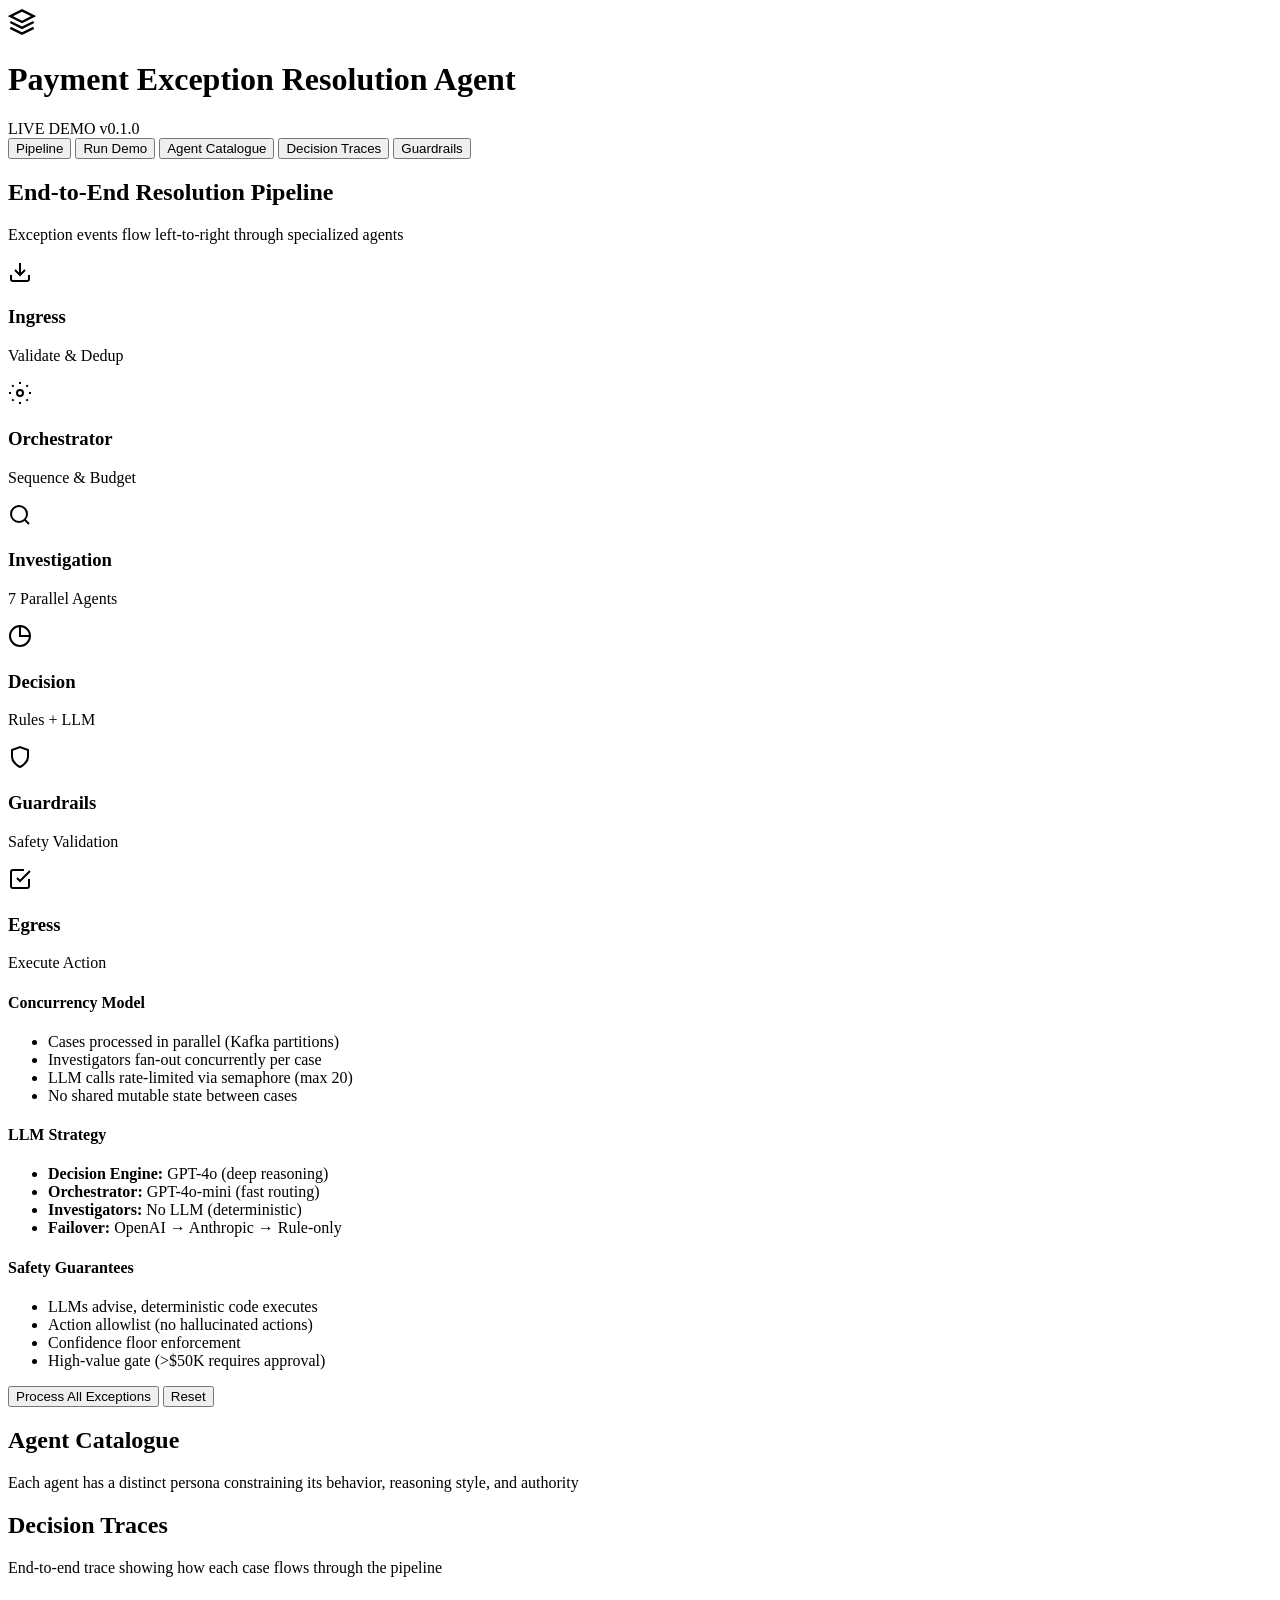
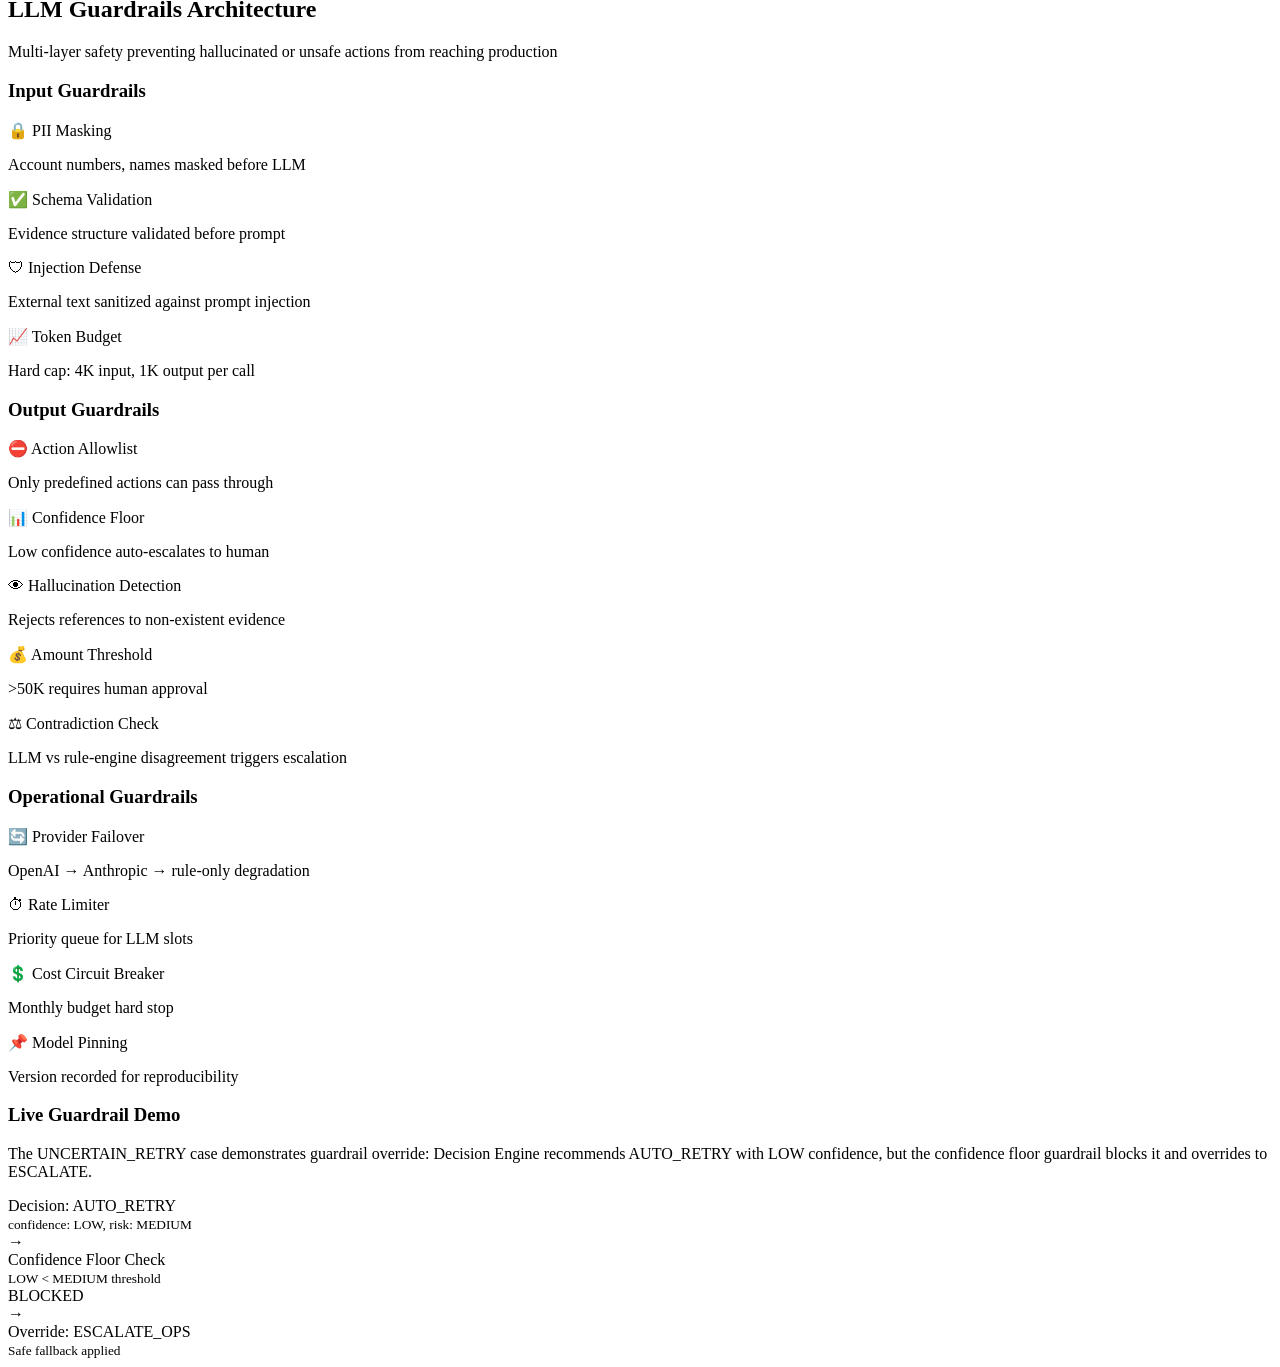
==== web/index.html @ 3f683a87 "feat: add interactive demo website with pipeline visualization and FastAPI server" ====
<!DOCTYPE html>
<html lang="en">
<head>
    <meta charset="UTF-8">
    <meta name="viewport" content="width=device-width, initial-scale=1.0">
    <title>Payment Exception Resolution Agent</title>
    <link rel="stylesheet" href="/static/style.css">
</head>
<body>
    <header class="header">
        <div class="header-left">
            <div class="logo">
                <svg width="28" height="28" viewBox="0 0 24 24" fill="none" stroke="currentColor" stroke-width="2"><path d="M12 2L2 7l10 5 10-5-10-5z"/><path d="M2 17l10 5 10-5"/><path d="M2 12l10 5 10-5"/></svg>
            </div>
            <h1>Payment Exception Resolution Agent</h1>
        </div>
        <div class="header-right">
            <span class="badge badge-live">LIVE DEMO</span>
            <span class="badge badge-version">v0.1.0</span>
        </div>
    </header>

    <nav class="tabs">
        <button class="tab active" data-tab="pipeline">Pipeline</button>
        <button class="tab" data-tab="demo">Run Demo</button>
        <button class="tab" data-tab="agents">Agent Catalogue</button>
        <button class="tab" data-tab="traces">Decision Traces</button>
        <button class="tab" data-tab="guardrails">Guardrails</button>
    </nav>

    <main class="main">
        <!-- PIPELINE VIEW -->
        <section id="pipeline" class="view active">
            <div class="pipeline-container">
                <div class="pipeline-header">
                    <h2>End-to-End Resolution Pipeline</h2>
                    <p class="subtitle">Exception events flow left-to-right through specialized agents</p>
                </div>
                <div class="pipeline-flow">
                    <div class="stage" data-stage="ingress">
                        <div class="stage-icon">
                            <svg width="24" height="24" viewBox="0 0 24 24" fill="none" stroke="currentColor" stroke-width="2"><path d="M21 15v4a2 2 0 0 1-2 2H5a2 2 0 0 1-2-2v-4"/><polyline points="7 10 12 15 17 10"/><line x1="12" y1="15" x2="12" y2="3"/></svg>
                        </div>
                        <h3>Ingress</h3>
                        <p>Validate & Dedup</p>
                    </div>
                    <div class="arrow"></div>
                    <div class="stage" data-stage="orchestration">
                        <div class="stage-icon">
                            <svg width="24" height="24" viewBox="0 0 24 24" fill="none" stroke="currentColor" stroke-width="2"><circle cx="12" cy="12" r="3"/><path d="M12 1v2m0 18v2M4.22 4.22l1.42 1.42m12.72 12.72l1.42 1.42M1 12h2m18 0h2M4.22 19.78l1.42-1.42M18.36 5.64l1.42-1.42"/></svg>
                        </div>
                        <h3>Orchestrator</h3>
                        <p>Sequence & Budget</p>
                    </div>
                    <div class="arrow"></div>
                    <div class="stage stage-wide" data-stage="investigation">
                        <div class="stage-icon">
                            <svg width="24" height="24" viewBox="0 0 24 24" fill="none" stroke="currentColor" stroke-width="2"><circle cx="11" cy="11" r="8"/><line x1="21" y1="21" x2="16.65" y2="16.65"/></svg>
                        </div>
                        <h3>Investigation</h3>
                        <p>7 Parallel Agents</p>
                        <div class="parallel-indicator">
                            <span></span><span></span><span></span><span></span><span></span><span></span><span></span>
                        </div>
                    </div>
                    <div class="arrow"></div>
                    <div class="stage" data-stage="decision">
                        <div class="stage-icon">
                            <svg width="24" height="24" viewBox="0 0 24 24" fill="none" stroke="currentColor" stroke-width="2"><path d="M12 2a10 10 0 1 0 10 10H12V2z"/><path d="M12 2a10 10 0 0 1 10 10"/></svg>
                        </div>
                        <h3>Decision</h3>
                        <p>Rules + LLM</p>
                    </div>
                    <div class="arrow"></div>
                    <div class="stage" data-stage="guardrails">
                        <div class="stage-icon">
                            <svg width="24" height="24" viewBox="0 0 24 24" fill="none" stroke="currentColor" stroke-width="2"><path d="M12 22s8-4 8-10V5l-8-3-8 3v7c0 6 8 10 8 10z"/></svg>
                        </div>
                        <h3>Guardrails</h3>
                        <p>Safety Validation</p>
                    </div>
                    <div class="arrow"></div>
                    <div class="stage" data-stage="egress">
                        <div class="stage-icon">
                            <svg width="24" height="24" viewBox="0 0 24 24" fill="none" stroke="currentColor" stroke-width="2"><polyline points="9 11 12 14 22 4"/><path d="M21 12v7a2 2 0 0 1-2 2H5a2 2 0 0 1-2-2V5a2 2 0 0 1 2-2h11"/></svg>
                        </div>
                        <h3>Egress</h3>
                        <p>Execute Action</p>
                    </div>
                </div>

                <div class="pipeline-details">
                    <div class="detail-card">
                        <h4>Concurrency Model</h4>
                        <ul>
                            <li>Cases processed in parallel (Kafka partitions)</li>
                            <li>Investigators fan-out concurrently per case</li>
                            <li>LLM calls rate-limited via semaphore (max 20)</li>
                            <li>No shared mutable state between cases</li>
                        </ul>
                    </div>
                    <div class="detail-card">
                        <h4>LLM Strategy</h4>
                        <ul>
                            <li><strong>Decision Engine:</strong> GPT-4o (deep reasoning)</li>
                            <li><strong>Orchestrator:</strong> GPT-4o-mini (fast routing)</li>
                            <li><strong>Investigators:</strong> No LLM (deterministic)</li>
                            <li><strong>Failover:</strong> OpenAI &rarr; Anthropic &rarr; Rule-only</li>
                        </ul>
                    </div>
                    <div class="detail-card">
                        <h4>Safety Guarantees</h4>
                        <ul>
                            <li>LLMs advise, deterministic code executes</li>
                            <li>Action allowlist (no hallucinated actions)</li>
                            <li>Confidence floor enforcement</li>
                            <li>High-value gate (>$50K requires approval)</li>
                        </ul>
                    </div>
                </div>
            </div>
        </section>

        <!-- DEMO VIEW -->
        <section id="demo" class="view">
            <div class="demo-container">
                <div class="demo-controls">
                    <button id="run-all-btn" class="btn btn-primary">Process All Exceptions</button>
                    <button id="reset-btn" class="btn btn-secondary">Reset</button>
                    <div class="demo-stats" id="demo-stats"></div>
                </div>
                <div class="cases-grid" id="cases-grid"></div>
            </div>
        </section>

        <!-- AGENTS VIEW -->
        <section id="agents" class="view">
            <div class="agents-container">
                <h2>Agent Catalogue</h2>
                <p class="subtitle">Each agent has a distinct persona constraining its behavior, reasoning style, and authority</p>
                <div class="agents-grid" id="agents-grid"></div>
            </div>
        </section>

        <!-- TRACES VIEW -->
        <section id="traces" class="view">
            <div class="traces-container">
                <h2>Decision Traces</h2>
                <p class="subtitle">End-to-end trace showing how each case flows through the pipeline</p>
                <div id="trace-selector" class="trace-selector"></div>
                <div id="trace-detail" class="trace-detail"></div>
            </div>
        </section>

        <!-- GUARDRAILS VIEW -->
        <section id="guardrails" class="view">
            <div class="guardrails-container">
                <h2>LLM Guardrails Architecture</h2>
                <p class="subtitle">Multi-layer safety preventing hallucinated or unsafe actions from reaching production</p>
                <div class="guardrail-layers">
                    <div class="guardrail-layer layer-input">
                        <h3>Input Guardrails</h3>
                        <div class="guardrail-items">
                            <div class="guardrail-item"><span class="icon">&#128274;</span> PII Masking<p>Account numbers, names masked before LLM</p></div>
                            <div class="guardrail-item"><span class="icon">&#9989;</span> Schema Validation<p>Evidence structure validated before prompt</p></div>
                            <div class="guardrail-item"><span class="icon">&#128737;</span> Injection Defense<p>External text sanitized against prompt injection</p></div>
                            <div class="guardrail-item"><span class="icon">&#128200;</span> Token Budget<p>Hard cap: 4K input, 1K output per call</p></div>
                        </div>
                    </div>
                    <div class="guardrail-layer layer-output">
                        <h3>Output Guardrails</h3>
                        <div class="guardrail-items">
                            <div class="guardrail-item"><span class="icon">&#9940;</span> Action Allowlist<p>Only predefined actions can pass through</p></div>
                            <div class="guardrail-item"><span class="icon">&#128202;</span> Confidence Floor<p>Low confidence auto-escalates to human</p></div>
                            <div class="guardrail-item"><span class="icon">&#128065;</span> Hallucination Detection<p>Rejects references to non-existent evidence</p></div>
                            <div class="guardrail-item"><span class="icon">&#128176;</span> Amount Threshold<p>>50K requires human approval</p></div>
                            <div class="guardrail-item"><span class="icon">&#9878;</span> Contradiction Check<p>LLM vs rule-engine disagreement triggers escalation</p></div>
                        </div>
                    </div>
                    <div class="guardrail-layer layer-operational">
                        <h3>Operational Guardrails</h3>
                        <div class="guardrail-items">
                            <div class="guardrail-item"><span class="icon">&#128260;</span> Provider Failover<p>OpenAI &rarr; Anthropic &rarr; rule-only degradation</p></div>
                            <div class="guardrail-item"><span class="icon">&#9201;</span> Rate Limiter<p>Priority queue for LLM slots</p></div>
                            <div class="guardrail-item"><span class="icon">&#128178;</span> Cost Circuit Breaker<p>Monthly budget hard stop</p></div>
                            <div class="guardrail-item"><span class="icon">&#128204;</span> Model Pinning<p>Version recorded for reproducibility</p></div>
                        </div>
                    </div>
                </div>
                <div class="guardrail-demo" id="guardrail-demo">
                    <h3>Live Guardrail Demo</h3>
                    <p>The UNCERTAIN_RETRY case demonstrates guardrail override: Decision Engine recommends AUTO_RETRY with LOW confidence, but the confidence floor guardrail blocks it and overrides to ESCALATE.</p>
                    <div class="guardrail-flow">
                        <div class="gf-step gf-decision">Decision: AUTO_RETRY<br><small>confidence: LOW, risk: MEDIUM</small></div>
                        <div class="gf-arrow">&#8594;</div>
                        <div class="gf-step gf-check gf-fail">Confidence Floor Check<br><small>LOW &lt; MEDIUM threshold</small><br><span class="fail-badge">BLOCKED</span></div>
                        <div class="gf-arrow">&#8594;</div>
                        <div class="gf-step gf-override">Override: ESCALATE_OPS<br><small>Safe fallback applied</small></div>
                    </div>
                </div>
            </div>
        </section>
    </main>

    <script src="/static/app.js"></script>
</body>
</html>
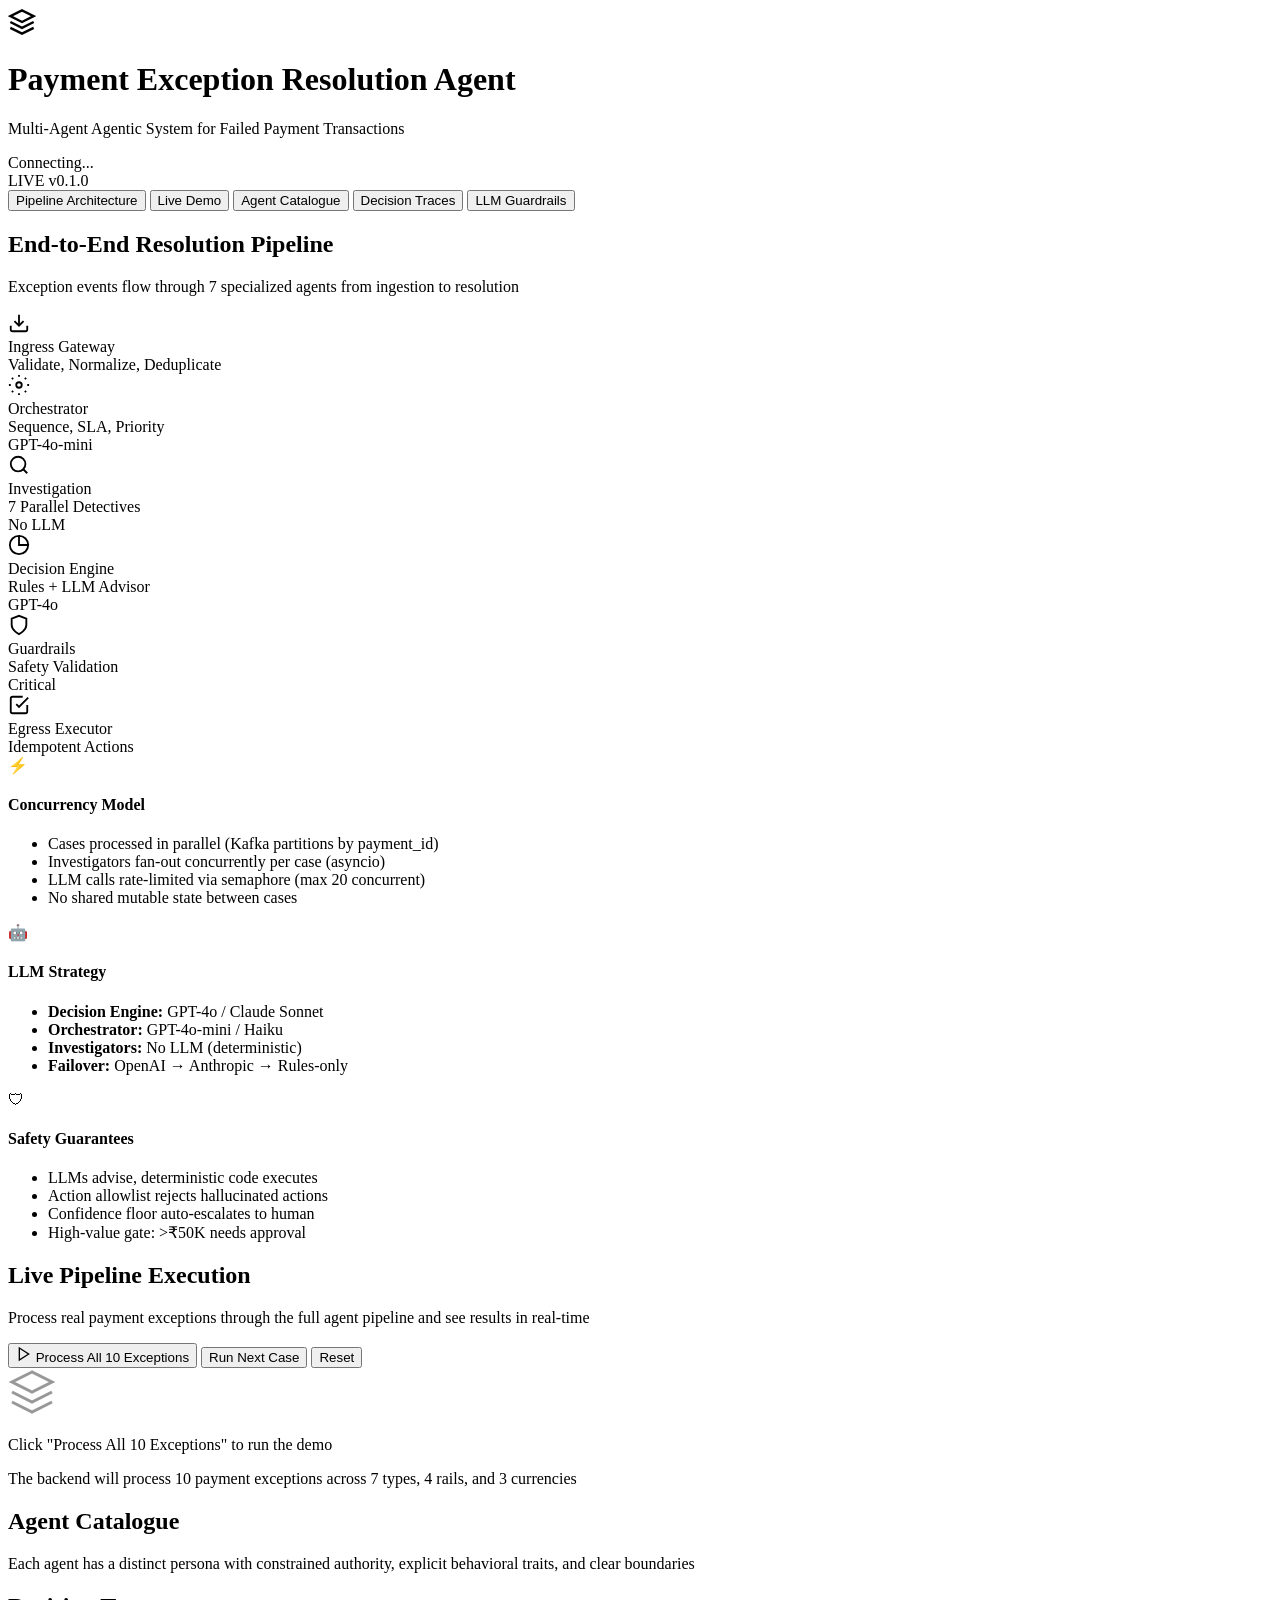
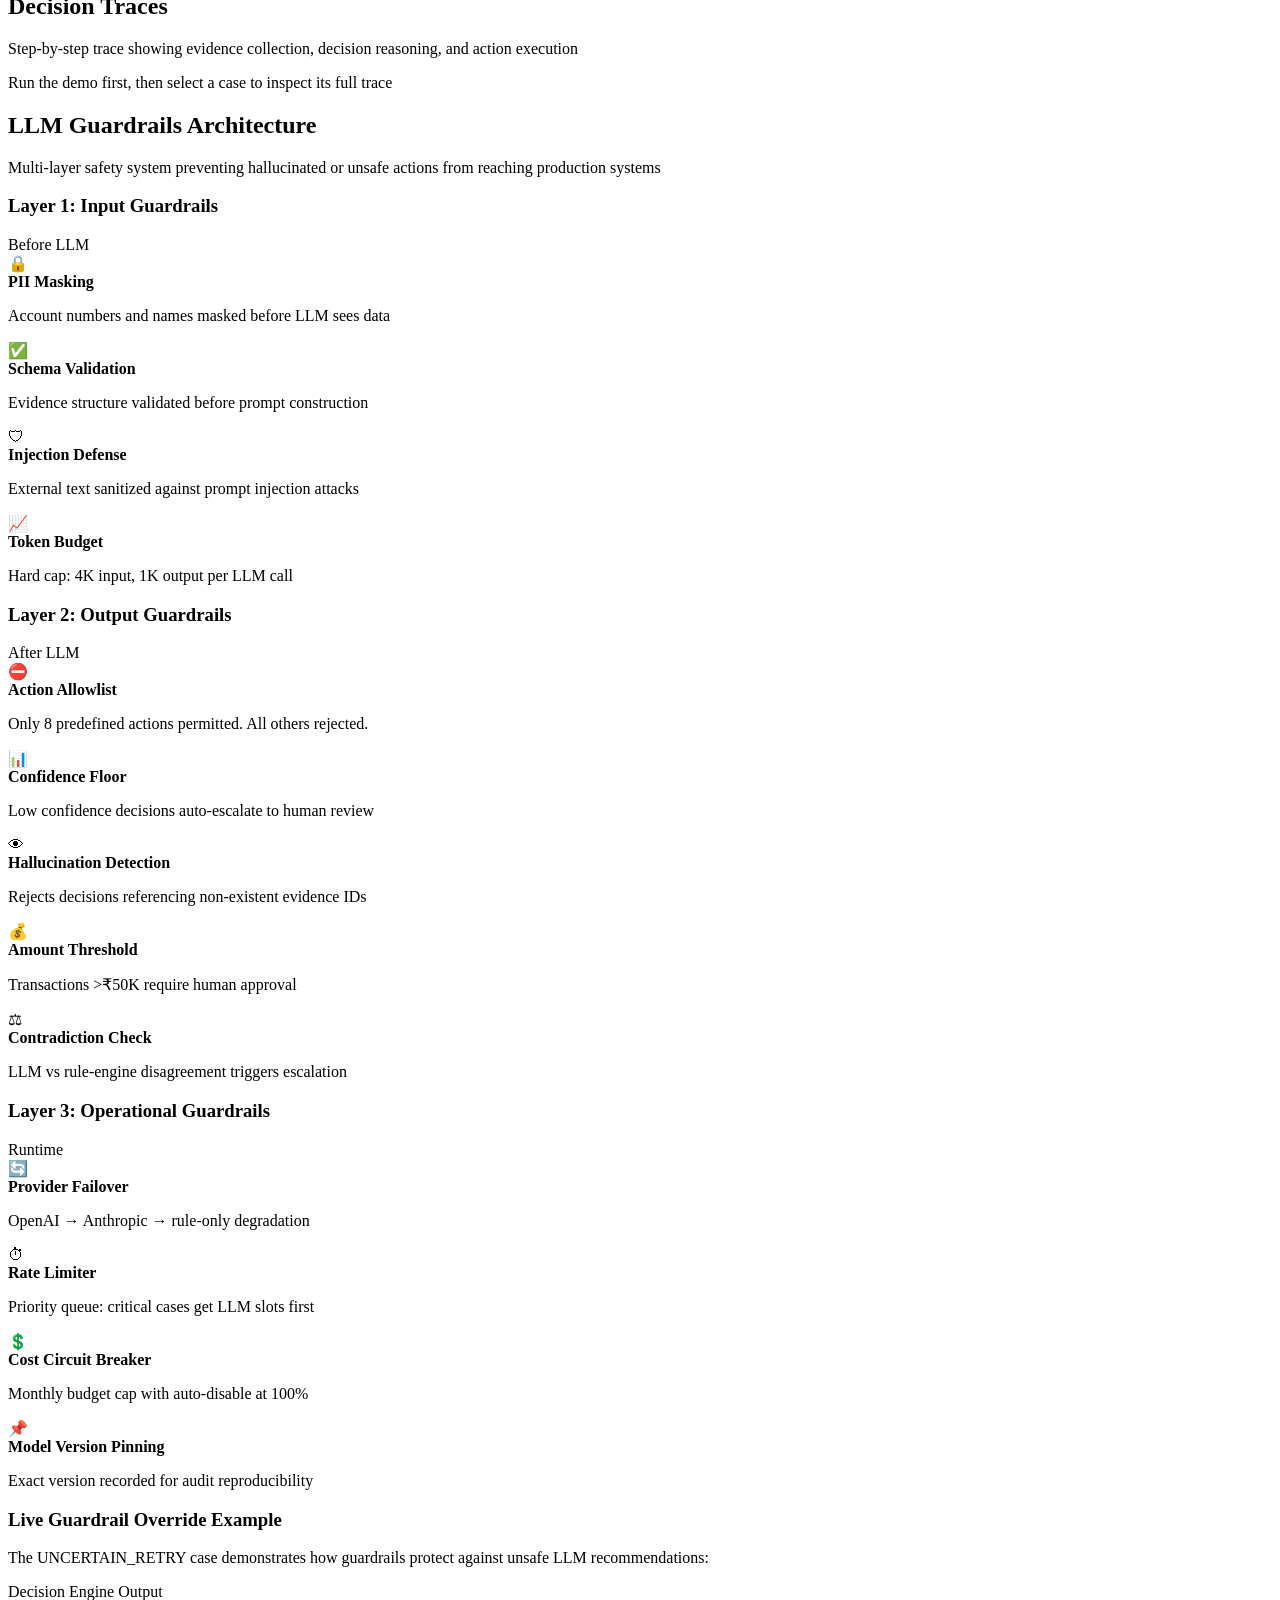
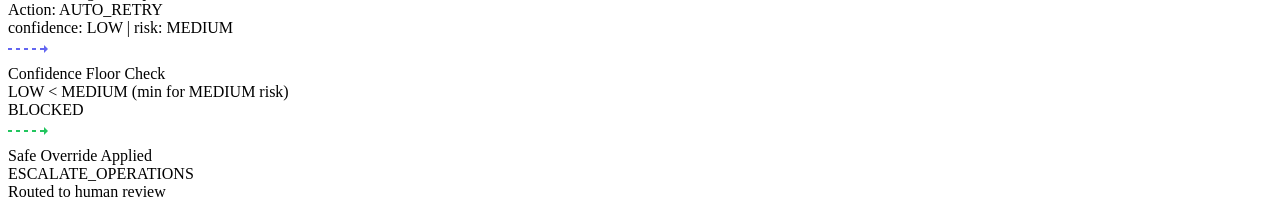
==== commit 66a348eb: "fix: rewrite frontend with professional UI, working buttons, proper data flow and layout" ====
--- a/web/index.html
+++ b/web/index.html
@@ -4,6 +4,8 @@
     <meta charset="UTF-8">
     <meta name="viewport" content="width=device-width, initial-scale=1.0">
     <title>Payment Exception Resolution Agent</title>
+    <link rel="preconnect" href="https://fonts.googleapis.com">
+    <link href="https://fonts.googleapis.com/css2?family=Inter:wght@400;500;600;700&family=JetBrains+Mono:wght@400;500&display=swap" rel="stylesheet">
     <link rel="stylesheet" href="/static/style.css">
 </head>
 <body>
@@ -12,190 +14,242 @@
             <div class="logo">
                 <svg width="28" height="28" viewBox="0 0 24 24" fill="none" stroke="currentColor" stroke-width="2"><path d="M12 2L2 7l10 5 10-5-10-5z"/><path d="M2 17l10 5 10-5"/><path d="M2 12l10 5 10-5"/></svg>
             </div>
-            <h1>Payment Exception Resolution Agent</h1>
+            <div>
+                <h1>Payment Exception Resolution Agent</h1>
+                <p class="header-subtitle">Multi-Agent Agentic System for Failed Payment Transactions</p>
+            </div>
         </div>
         <div class="header-right">
-            <span class="badge badge-live">LIVE DEMO</span>
+            <div class="status-indicator" id="server-status">
+                <span class="status-dot"></span>
+                <span class="status-text">Connecting...</span>
+            </div>
+            <span class="badge badge-live">LIVE</span>
             <span class="badge badge-version">v0.1.0</span>
         </div>
     </header>
 
     <nav class="tabs">
-        <button class="tab active" data-tab="pipeline">Pipeline</button>
-        <button class="tab" data-tab="demo">Run Demo</button>
+        <button class="tab active" data-tab="pipeline">Pipeline Architecture</button>
+        <button class="tab" data-tab="demo">Live Demo</button>
         <button class="tab" data-tab="agents">Agent Catalogue</button>
         <button class="tab" data-tab="traces">Decision Traces</button>
-        <button class="tab" data-tab="guardrails">Guardrails</button>
+        <button class="tab" data-tab="guardrails">LLM Guardrails</button>
     </nav>
 
     <main class="main">
         <!-- PIPELINE VIEW -->
         <section id="pipeline" class="view active">
-            <div class="pipeline-container">
-                <div class="pipeline-header">
-                    <h2>End-to-End Resolution Pipeline</h2>
-                    <p class="subtitle">Exception events flow left-to-right through specialized agents</p>
-                </div>
-                <div class="pipeline-flow">
-                    <div class="stage" data-stage="ingress">
-                        <div class="stage-icon">
-                            <svg width="24" height="24" viewBox="0 0 24 24" fill="none" stroke="currentColor" stroke-width="2"><path d="M21 15v4a2 2 0 0 1-2 2H5a2 2 0 0 1-2-2v-4"/><polyline points="7 10 12 15 17 10"/><line x1="12" y1="15" x2="12" y2="3"/></svg>
-                        </div>
-                        <h3>Ingress</h3>
-                        <p>Validate & Dedup</p>
-                    </div>
-                    <div class="arrow"></div>
-                    <div class="stage" data-stage="orchestration">
-                        <div class="stage-icon">
-                            <svg width="24" height="24" viewBox="0 0 24 24" fill="none" stroke="currentColor" stroke-width="2"><circle cx="12" cy="12" r="3"/><path d="M12 1v2m0 18v2M4.22 4.22l1.42 1.42m12.72 12.72l1.42 1.42M1 12h2m18 0h2M4.22 19.78l1.42-1.42M18.36 5.64l1.42-1.42"/></svg>
-                        </div>
-                        <h3>Orchestrator</h3>
-                        <p>Sequence & Budget</p>
-                    </div>
-                    <div class="arrow"></div>
-                    <div class="stage stage-wide" data-stage="investigation">
-                        <div class="stage-icon">
-                            <svg width="24" height="24" viewBox="0 0 24 24" fill="none" stroke="currentColor" stroke-width="2"><circle cx="11" cy="11" r="8"/><line x1="21" y1="21" x2="16.65" y2="16.65"/></svg>
-                        </div>
-                        <h3>Investigation</h3>
-                        <p>7 Parallel Agents</p>
-                        <div class="parallel-indicator">
-                            <span></span><span></span><span></span><span></span><span></span><span></span><span></span>
-                        </div>
-                    </div>
-                    <div class="arrow"></div>
-                    <div class="stage" data-stage="decision">
-                        <div class="stage-icon">
-                            <svg width="24" height="24" viewBox="0 0 24 24" fill="none" stroke="currentColor" stroke-width="2"><path d="M12 2a10 10 0 1 0 10 10H12V2z"/><path d="M12 2a10 10 0 0 1 10 10"/></svg>
-                        </div>
-                        <h3>Decision</h3>
-                        <p>Rules + LLM</p>
-                    </div>
-                    <div class="arrow"></div>
-                    <div class="stage" data-stage="guardrails">
-                        <div class="stage-icon">
-                            <svg width="24" height="24" viewBox="0 0 24 24" fill="none" stroke="currentColor" stroke-width="2"><path d="M12 22s8-4 8-10V5l-8-3-8 3v7c0 6 8 10 8 10z"/></svg>
-                        </div>
-                        <h3>Guardrails</h3>
-                        <p>Safety Validation</p>
-                    </div>
-                    <div class="arrow"></div>
-                    <div class="stage" data-stage="egress">
-                        <div class="stage-icon">
-                            <svg width="24" height="24" viewBox="0 0 24 24" fill="none" stroke="currentColor" stroke-width="2"><polyline points="9 11 12 14 22 4"/><path d="M21 12v7a2 2 0 0 1-2 2H5a2 2 0 0 1-2-2V5a2 2 0 0 1 2-2h11"/></svg>
-                        </div>
-                        <h3>Egress</h3>
-                        <p>Execute Action</p>
-                    </div>
-                </div>
-
-                <div class="pipeline-details">
-                    <div class="detail-card">
-                        <h4>Concurrency Model</h4>
-                        <ul>
-                            <li>Cases processed in parallel (Kafka partitions)</li>
-                            <li>Investigators fan-out concurrently per case</li>
-                            <li>LLM calls rate-limited via semaphore (max 20)</li>
-                            <li>No shared mutable state between cases</li>
-                        </ul>
-                    </div>
-                    <div class="detail-card">
-                        <h4>LLM Strategy</h4>
-                        <ul>
-                            <li><strong>Decision Engine:</strong> GPT-4o (deep reasoning)</li>
-                            <li><strong>Orchestrator:</strong> GPT-4o-mini (fast routing)</li>
-                            <li><strong>Investigators:</strong> No LLM (deterministic)</li>
-                            <li><strong>Failover:</strong> OpenAI &rarr; Anthropic &rarr; Rule-only</li>
-                        </ul>
-                    </div>
-                    <div class="detail-card">
-                        <h4>Safety Guarantees</h4>
-                        <ul>
-                            <li>LLMs advise, deterministic code executes</li>
-                            <li>Action allowlist (no hallucinated actions)</li>
-                            <li>Confidence floor enforcement</li>
-                            <li>High-value gate (>$50K requires approval)</li>
-                        </ul>
-                    </div>
+            <div class="section-header">
+                <h2>End-to-End Resolution Pipeline</h2>
+                <p class="subtitle">Exception events flow through 7 specialized agents from ingestion to resolution</p>
+            </div>
+            <div class="pipeline-flow">
+                <div class="stage" data-stage="ingress">
+                    <div class="stage-icon icon-ingress">
+                        <svg width="22" height="22" viewBox="0 0 24 24" fill="none" stroke="currentColor" stroke-width="2"><path d="M21 15v4a2 2 0 0 1-2 2H5a2 2 0 0 1-2-2v-4"/><polyline points="7 10 12 15 17 10"/><line x1="12" y1="15" x2="12" y2="3"/></svg>
+                    </div>
+                    <div class="stage-label">Ingress Gateway</div>
+                    <div class="stage-desc">Validate, Normalize, Deduplicate</div>
+                </div>
+                <div class="connector"><div class="connector-line"></div><div class="connector-dot"></div></div>
+                <div class="stage" data-stage="orchestrator">
+                    <div class="stage-icon icon-orchestrator">
+                        <svg width="22" height="22" viewBox="0 0 24 24" fill="none" stroke="currentColor" stroke-width="2"><circle cx="12" cy="12" r="3"/><path d="M12 1v2m0 18v2M4.22 4.22l1.42 1.42m12.72 12.72l1.42 1.42M1 12h2m18 0h2M4.22 19.78l1.42-1.42M18.36 5.64l1.42-1.42"/></svg>
+                    </div>
+                    <div class="stage-label">Orchestrator</div>
+                    <div class="stage-desc">Sequence, SLA, Priority</div>
+                    <div class="stage-badge">GPT-4o-mini</div>
+                </div>
+                <div class="connector"><div class="connector-line"></div><div class="connector-dot"></div></div>
+                <div class="stage stage-large" data-stage="investigation">
+                    <div class="stage-icon icon-investigate">
+                        <svg width="22" height="22" viewBox="0 0 24 24" fill="none" stroke="currentColor" stroke-width="2"><circle cx="11" cy="11" r="8"/><line x1="21" y1="21" x2="16.65" y2="16.65"/></svg>
+                    </div>
+                    <div class="stage-label">Investigation</div>
+                    <div class="stage-desc">7 Parallel Detectives</div>
+                    <div class="parallel-dots">
+                        <span></span><span></span><span></span><span></span><span></span><span></span><span></span>
+                    </div>
+                    <div class="stage-badge stage-badge-green">No LLM</div>
+                </div>
+                <div class="connector"><div class="connector-line"></div><div class="connector-dot"></div></div>
+                <div class="stage" data-stage="decision">
+                    <div class="stage-icon icon-decision">
+                        <svg width="22" height="22" viewBox="0 0 24 24" fill="none" stroke="currentColor" stroke-width="2"><path d="M12 2a10 10 0 1 0 10 10H12V2z"/><path d="M12 2a10 10 0 0 1 10 10"/></svg>
+                    </div>
+                    <div class="stage-label">Decision Engine</div>
+                    <div class="stage-desc">Rules + LLM Advisor</div>
+                    <div class="stage-badge">GPT-4o</div>
+                </div>
+                <div class="connector"><div class="connector-line"></div><div class="connector-dot"></div></div>
+                <div class="stage" data-stage="guardrails">
+                    <div class="stage-icon icon-guard">
+                        <svg width="22" height="22" viewBox="0 0 24 24" fill="none" stroke="currentColor" stroke-width="2"><path d="M12 22s8-4 8-10V5l-8-3-8 3v7c0 6 8 10 8 10z"/></svg>
+                    </div>
+                    <div class="stage-label">Guardrails</div>
+                    <div class="stage-desc">Safety Validation</div>
+                    <div class="stage-badge stage-badge-red">Critical</div>
+                </div>
+                <div class="connector"><div class="connector-line"></div><div class="connector-dot"></div></div>
+                <div class="stage" data-stage="egress">
+                    <div class="stage-icon icon-egress">
+                        <svg width="22" height="22" viewBox="0 0 24 24" fill="none" stroke="currentColor" stroke-width="2"><polyline points="9 11 12 14 22 4"/><path d="M21 12v7a2 2 0 0 1-2 2H5a2 2 0 0 1-2-2V5a2 2 0 0 1 2-2h11"/></svg>
+                    </div>
+                    <div class="stage-label">Egress Executor</div>
+                    <div class="stage-desc">Idempotent Actions</div>
+                </div>
+            </div>
+
+            <div class="info-grid">
+                <div class="info-card">
+                    <div class="info-card-icon">&#9889;</div>
+                    <h4>Concurrency Model</h4>
+                    <ul>
+                        <li>Cases processed in parallel (Kafka partitions by payment_id)</li>
+                        <li>Investigators fan-out concurrently per case (asyncio)</li>
+                        <li>LLM calls rate-limited via semaphore (max 20 concurrent)</li>
+                        <li>No shared mutable state between cases</li>
+                    </ul>
+                </div>
+                <div class="info-card">
+                    <div class="info-card-icon">&#129302;</div>
+                    <h4>LLM Strategy</h4>
+                    <ul>
+                        <li><strong>Decision Engine:</strong> GPT-4o / Claude Sonnet</li>
+                        <li><strong>Orchestrator:</strong> GPT-4o-mini / Haiku</li>
+                        <li><strong>Investigators:</strong> No LLM (deterministic)</li>
+                        <li><strong>Failover:</strong> OpenAI &rarr; Anthropic &rarr; Rules-only</li>
+                    </ul>
+                </div>
+                <div class="info-card">
+                    <div class="info-card-icon">&#128737;</div>
+                    <h4>Safety Guarantees</h4>
+                    <ul>
+                        <li>LLMs advise, deterministic code executes</li>
+                        <li>Action allowlist rejects hallucinated actions</li>
+                        <li>Confidence floor auto-escalates to human</li>
+                        <li>High-value gate: &gt;&#8377;50K needs approval</li>
+                    </ul>
                 </div>
             </div>
         </section>
 
         <!-- DEMO VIEW -->
         <section id="demo" class="view">
-            <div class="demo-container">
-                <div class="demo-controls">
-                    <button id="run-all-btn" class="btn btn-primary">Process All Exceptions</button>
-                    <button id="reset-btn" class="btn btn-secondary">Reset</button>
-                    <div class="demo-stats" id="demo-stats"></div>
-                </div>
-                <div class="cases-grid" id="cases-grid"></div>
+            <div class="section-header">
+                <h2>Live Pipeline Execution</h2>
+                <p class="subtitle">Process real payment exceptions through the full agent pipeline and see results in real-time</p>
+            </div>
+            <div class="demo-toolbar">
+                <button id="run-all-btn" class="btn btn-primary">
+                    <svg width="16" height="16" viewBox="0 0 24 24" fill="none" stroke="currentColor" stroke-width="2"><polygon points="5 3 19 12 5 21 5 3"/></svg>
+                    Process All 10 Exceptions
+                </button>
+                <button id="run-one-btn" class="btn btn-secondary">Run Next Case</button>
+                <button id="reset-btn" class="btn btn-ghost">Reset</button>
+                <div class="demo-stats" id="demo-stats"></div>
+            </div>
+            <div class="cases-grid" id="cases-grid">
+                <div class="empty-state">
+                    <svg width="48" height="48" viewBox="0 0 24 24" fill="none" stroke="currentColor" stroke-width="1.5" opacity="0.4"><path d="M12 2L2 7l10 5 10-5-10-5z"/><path d="M2 17l10 5 10-5"/><path d="M2 12l10 5 10-5"/></svg>
+                    <p>Click "Process All 10 Exceptions" to run the demo</p>
+                    <p class="empty-hint">The backend will process 10 payment exceptions across 7 types, 4 rails, and 3 currencies</p>
+                </div>
             </div>
         </section>
 
         <!-- AGENTS VIEW -->
         <section id="agents" class="view">
-            <div class="agents-container">
+            <div class="section-header">
                 <h2>Agent Catalogue</h2>
-                <p class="subtitle">Each agent has a distinct persona constraining its behavior, reasoning style, and authority</p>
-                <div class="agents-grid" id="agents-grid"></div>
-            </div>
+                <p class="subtitle">Each agent has a distinct persona with constrained authority, explicit behavioral traits, and clear boundaries</p>
+            </div>
+            <div class="agents-grid" id="agents-grid"></div>
         </section>
 
         <!-- TRACES VIEW -->
         <section id="traces" class="view">
-            <div class="traces-container">
+            <div class="section-header">
                 <h2>Decision Traces</h2>
-                <p class="subtitle">End-to-end trace showing how each case flows through the pipeline</p>
-                <div id="trace-selector" class="trace-selector"></div>
-                <div id="trace-detail" class="trace-detail"></div>
+                <p class="subtitle">Step-by-step trace showing evidence collection, decision reasoning, and action execution</p>
+            </div>
+            <div id="trace-content">
+                <div class="empty-state">
+                    <p>Run the demo first, then select a case to inspect its full trace</p>
+                </div>
             </div>
         </section>
 
         <!-- GUARDRAILS VIEW -->
         <section id="guardrails" class="view">
-            <div class="guardrails-container">
+            <div class="section-header">
                 <h2>LLM Guardrails Architecture</h2>
-                <p class="subtitle">Multi-layer safety preventing hallucinated or unsafe actions from reaching production</p>
-                <div class="guardrail-layers">
-                    <div class="guardrail-layer layer-input">
-                        <h3>Input Guardrails</h3>
-                        <div class="guardrail-items">
-                            <div class="guardrail-item"><span class="icon">&#128274;</span> PII Masking<p>Account numbers, names masked before LLM</p></div>
-                            <div class="guardrail-item"><span class="icon">&#9989;</span> Schema Validation<p>Evidence structure validated before prompt</p></div>
-                            <div class="guardrail-item"><span class="icon">&#128737;</span> Injection Defense<p>External text sanitized against prompt injection</p></div>
-                            <div class="guardrail-item"><span class="icon">&#128200;</span> Token Budget<p>Hard cap: 4K input, 1K output per call</p></div>
-                        </div>
-                    </div>
-                    <div class="guardrail-layer layer-output">
-                        <h3>Output Guardrails</h3>
-                        <div class="guardrail-items">
-                            <div class="guardrail-item"><span class="icon">&#9940;</span> Action Allowlist<p>Only predefined actions can pass through</p></div>
-                            <div class="guardrail-item"><span class="icon">&#128202;</span> Confidence Floor<p>Low confidence auto-escalates to human</p></div>
-                            <div class="guardrail-item"><span class="icon">&#128065;</span> Hallucination Detection<p>Rejects references to non-existent evidence</p></div>
-                            <div class="guardrail-item"><span class="icon">&#128176;</span> Amount Threshold<p>>50K requires human approval</p></div>
-                            <div class="guardrail-item"><span class="icon">&#9878;</span> Contradiction Check<p>LLM vs rule-engine disagreement triggers escalation</p></div>
-                        </div>
-                    </div>
-                    <div class="guardrail-layer layer-operational">
-                        <h3>Operational Guardrails</h3>
-                        <div class="guardrail-items">
-                            <div class="guardrail-item"><span class="icon">&#128260;</span> Provider Failover<p>OpenAI &rarr; Anthropic &rarr; rule-only degradation</p></div>
-                            <div class="guardrail-item"><span class="icon">&#9201;</span> Rate Limiter<p>Priority queue for LLM slots</p></div>
-                            <div class="guardrail-item"><span class="icon">&#128178;</span> Cost Circuit Breaker<p>Monthly budget hard stop</p></div>
-                            <div class="guardrail-item"><span class="icon">&#128204;</span> Model Pinning<p>Version recorded for reproducibility</p></div>
-                        </div>
-                    </div>
-                </div>
-                <div class="guardrail-demo" id="guardrail-demo">
-                    <h3>Live Guardrail Demo</h3>
-                    <p>The UNCERTAIN_RETRY case demonstrates guardrail override: Decision Engine recommends AUTO_RETRY with LOW confidence, but the confidence floor guardrail blocks it and overrides to ESCALATE.</p>
-                    <div class="guardrail-flow">
-                        <div class="gf-step gf-decision">Decision: AUTO_RETRY<br><small>confidence: LOW, risk: MEDIUM</small></div>
-                        <div class="gf-arrow">&#8594;</div>
-                        <div class="gf-step gf-check gf-fail">Confidence Floor Check<br><small>LOW &lt; MEDIUM threshold</small><br><span class="fail-badge">BLOCKED</span></div>
-                        <div class="gf-arrow">&#8594;</div>
-                        <div class="gf-step gf-override">Override: ESCALATE_OPS<br><small>Safe fallback applied</small></div>
+                <p class="subtitle">Multi-layer safety system preventing hallucinated or unsafe actions from reaching production systems</p>
+            </div>
+            <div class="guardrail-layers">
+                <div class="guardrail-layer layer-input">
+                    <div class="layer-header">
+                        <h3>Layer 1: Input Guardrails</h3>
+                        <span class="layer-badge lb-blue">Before LLM</span>
+                    </div>
+                    <div class="guardrail-items">
+                        <div class="guardrail-item"><div class="gi-icon">&#128274;</div><div><strong>PII Masking</strong><p>Account numbers and names masked before LLM sees data</p></div></div>
+                        <div class="guardrail-item"><div class="gi-icon">&#9989;</div><div><strong>Schema Validation</strong><p>Evidence structure validated before prompt construction</p></div></div>
+                        <div class="guardrail-item"><div class="gi-icon">&#128737;</div><div><strong>Injection Defense</strong><p>External text sanitized against prompt injection attacks</p></div></div>
+                        <div class="guardrail-item"><div class="gi-icon">&#128200;</div><div><strong>Token Budget</strong><p>Hard cap: 4K input, 1K output per LLM call</p></div></div>
+                    </div>
+                </div>
+                <div class="guardrail-layer layer-output">
+                    <div class="layer-header">
+                        <h3>Layer 2: Output Guardrails</h3>
+                        <span class="layer-badge lb-red">After LLM</span>
+                    </div>
+                    <div class="guardrail-items">
+                        <div class="guardrail-item"><div class="gi-icon">&#9940;</div><div><strong>Action Allowlist</strong><p>Only 8 predefined actions permitted. All others rejected.</p></div></div>
+                        <div class="guardrail-item"><div class="gi-icon">&#128202;</div><div><strong>Confidence Floor</strong><p>Low confidence decisions auto-escalate to human review</p></div></div>
+                        <div class="guardrail-item"><div class="gi-icon">&#128065;</div><div><strong>Hallucination Detection</strong><p>Rejects decisions referencing non-existent evidence IDs</p></div></div>
+                        <div class="guardrail-item"><div class="gi-icon">&#128176;</div><div><strong>Amount Threshold</strong><p>Transactions &gt;&#8377;50K require human approval</p></div></div>
+                        <div class="guardrail-item"><div class="gi-icon">&#9878;</div><div><strong>Contradiction Check</strong><p>LLM vs rule-engine disagreement triggers escalation</p></div></div>
+                    </div>
+                </div>
+                <div class="guardrail-layer layer-operational">
+                    <div class="layer-header">
+                        <h3>Layer 3: Operational Guardrails</h3>
+                        <span class="layer-badge lb-yellow">Runtime</span>
+                    </div>
+                    <div class="guardrail-items">
+                        <div class="guardrail-item"><div class="gi-icon">&#128260;</div><div><strong>Provider Failover</strong><p>OpenAI &rarr; Anthropic &rarr; rule-only degradation</p></div></div>
+                        <div class="guardrail-item"><div class="gi-icon">&#9201;</div><div><strong>Rate Limiter</strong><p>Priority queue: critical cases get LLM slots first</p></div></div>
+                        <div class="guardrail-item"><div class="gi-icon">&#128178;</div><div><strong>Cost Circuit Breaker</strong><p>Monthly budget cap with auto-disable at 100%</p></div></div>
+                        <div class="guardrail-item"><div class="gi-icon">&#128204;</div><div><strong>Model Version Pinning</strong><p>Exact version recorded for audit reproducibility</p></div></div>
+                    </div>
+                </div>
+            </div>
+            <div class="guardrail-demo-card">
+                <h3>Live Guardrail Override Example</h3>
+                <p>The UNCERTAIN_RETRY case demonstrates how guardrails protect against unsafe LLM recommendations:</p>
+                <div class="guardrail-flow-diagram">
+                    <div class="gf-node gf-input">
+                        <div class="gf-node-title">Decision Engine Output</div>
+                        <div class="gf-node-detail">Action: AUTO_RETRY</div>
+                        <div class="gf-node-meta">confidence: LOW | risk: MEDIUM</div>
+                    </div>
+                    <div class="gf-connector">
+                        <svg width="40" height="24"><path d="M0 12 L40 12" stroke="#6366f1" stroke-width="2" stroke-dasharray="4"/><polygon points="36,8 40,12 36,16" fill="#6366f1"/></svg>
+                    </div>
+                    <div class="gf-node gf-blocked">
+                        <div class="gf-node-title">Confidence Floor Check</div>
+                        <div class="gf-node-detail">LOW &lt; MEDIUM (min for MEDIUM risk)</div>
+                        <div class="gf-node-badge">BLOCKED</div>
+                    </div>
+                    <div class="gf-connector">
+                        <svg width="40" height="24"><path d="M0 12 L40 12" stroke="#22c55e" stroke-width="2" stroke-dasharray="4"/><polygon points="36,8 40,12 36,16" fill="#22c55e"/></svg>
+                    </div>
+                    <div class="gf-node gf-safe">
+                        <div class="gf-node-title">Safe Override Applied</div>
+                        <div class="gf-node-detail">ESCALATE_OPERATIONS</div>
+                        <div class="gf-node-meta">Routed to human review</div>
                     </div>
                 </div>
             </div>
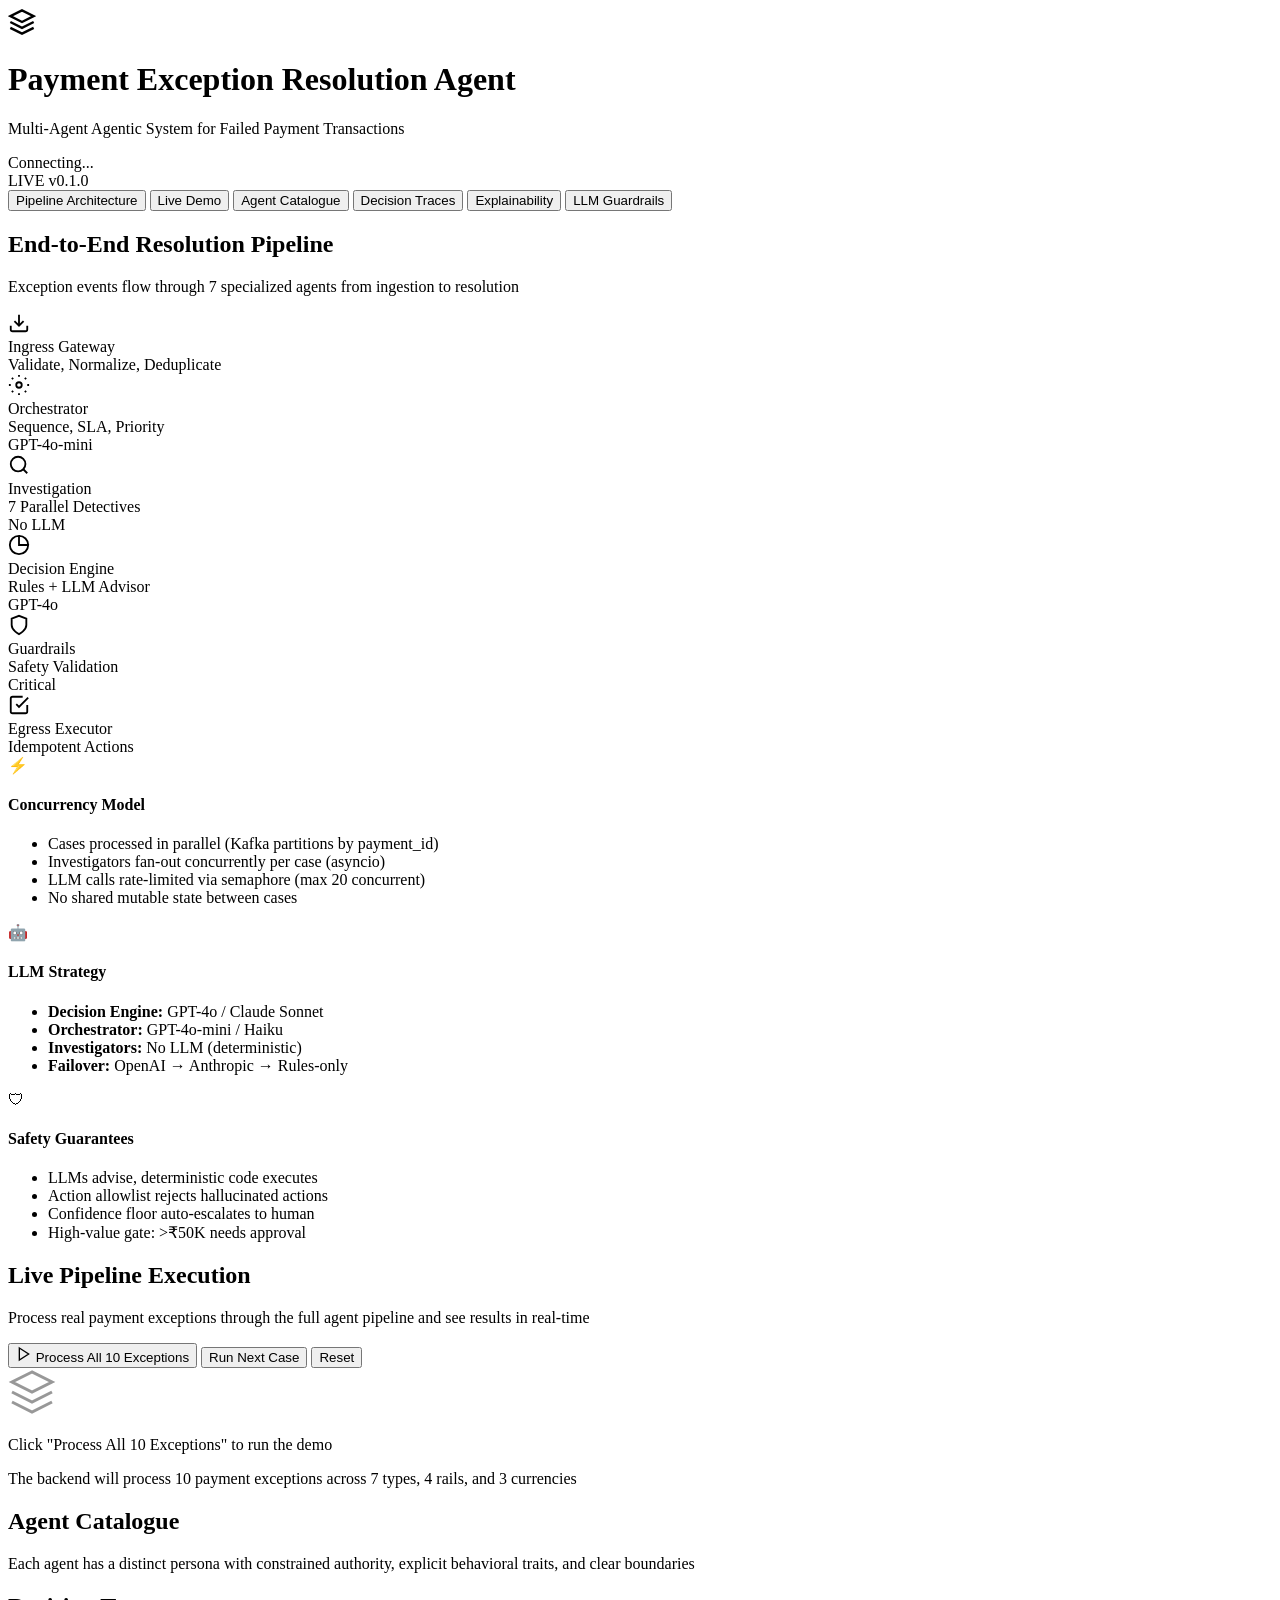
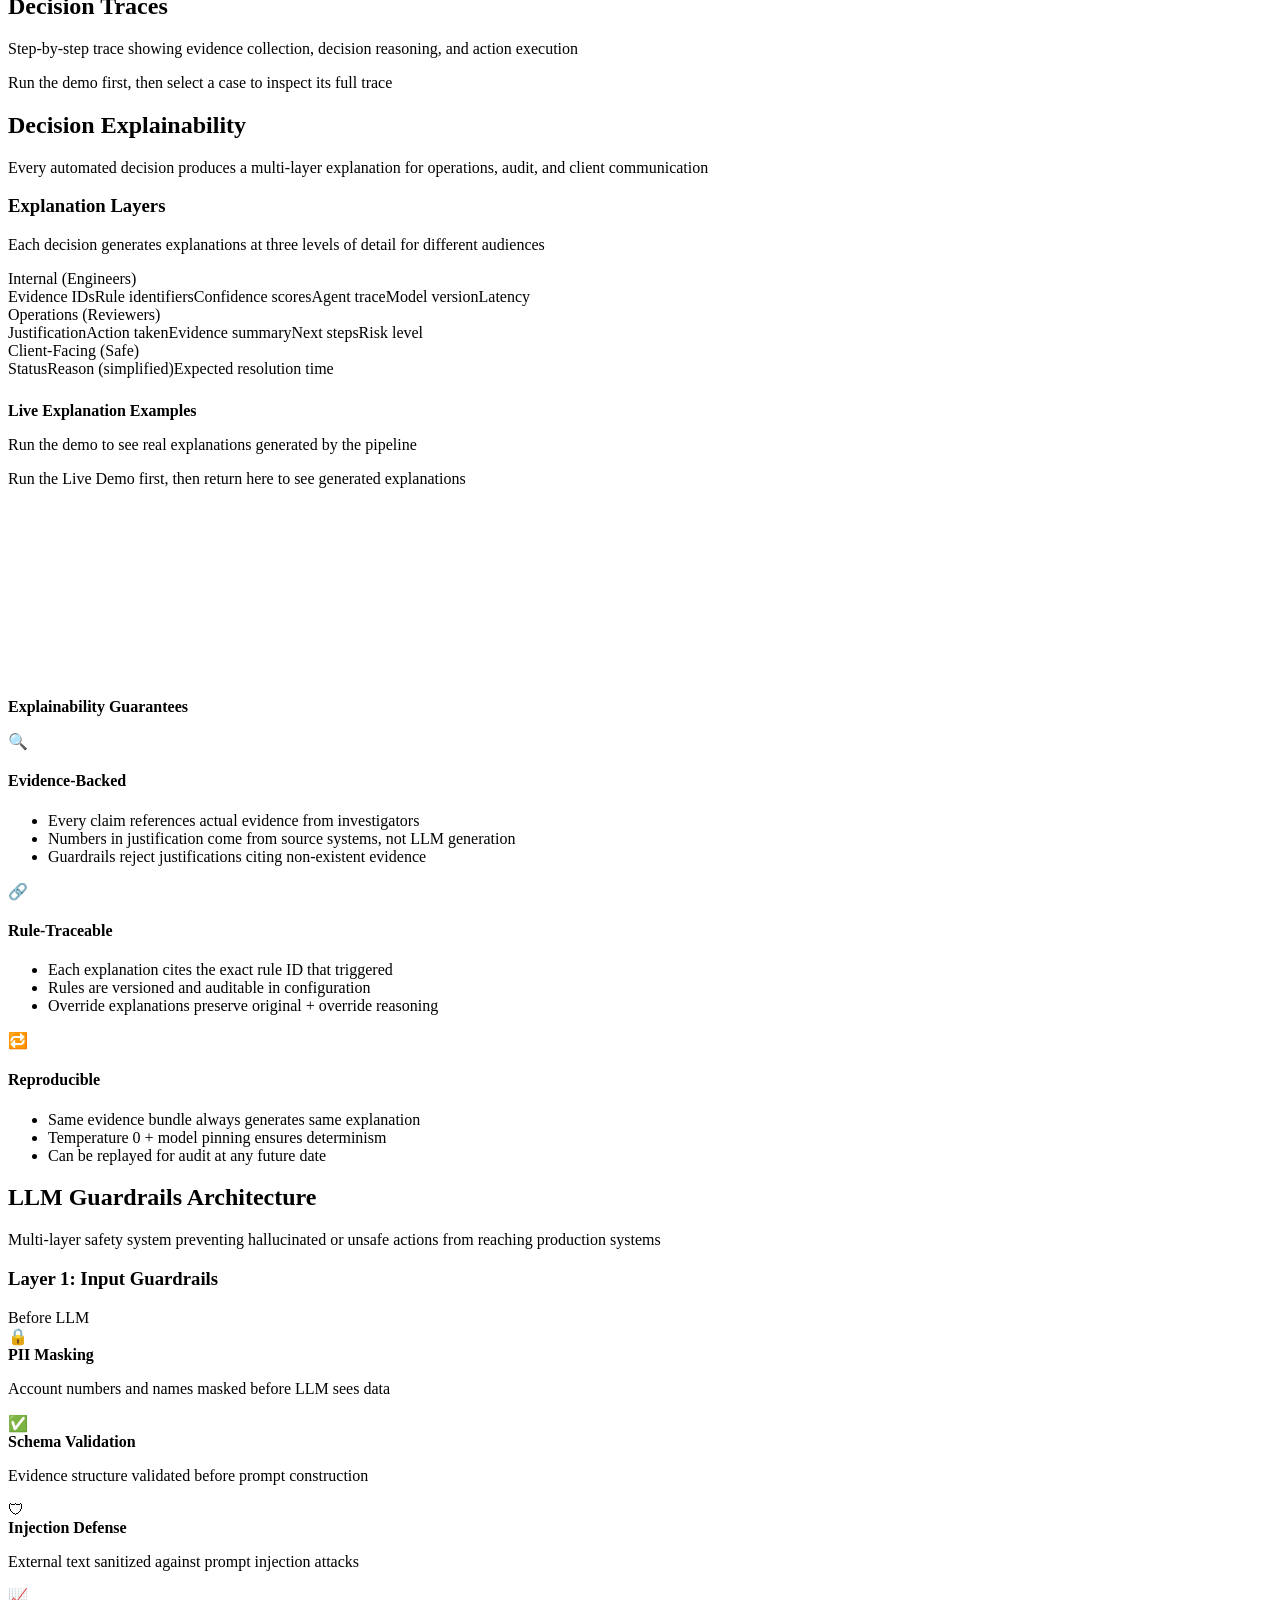
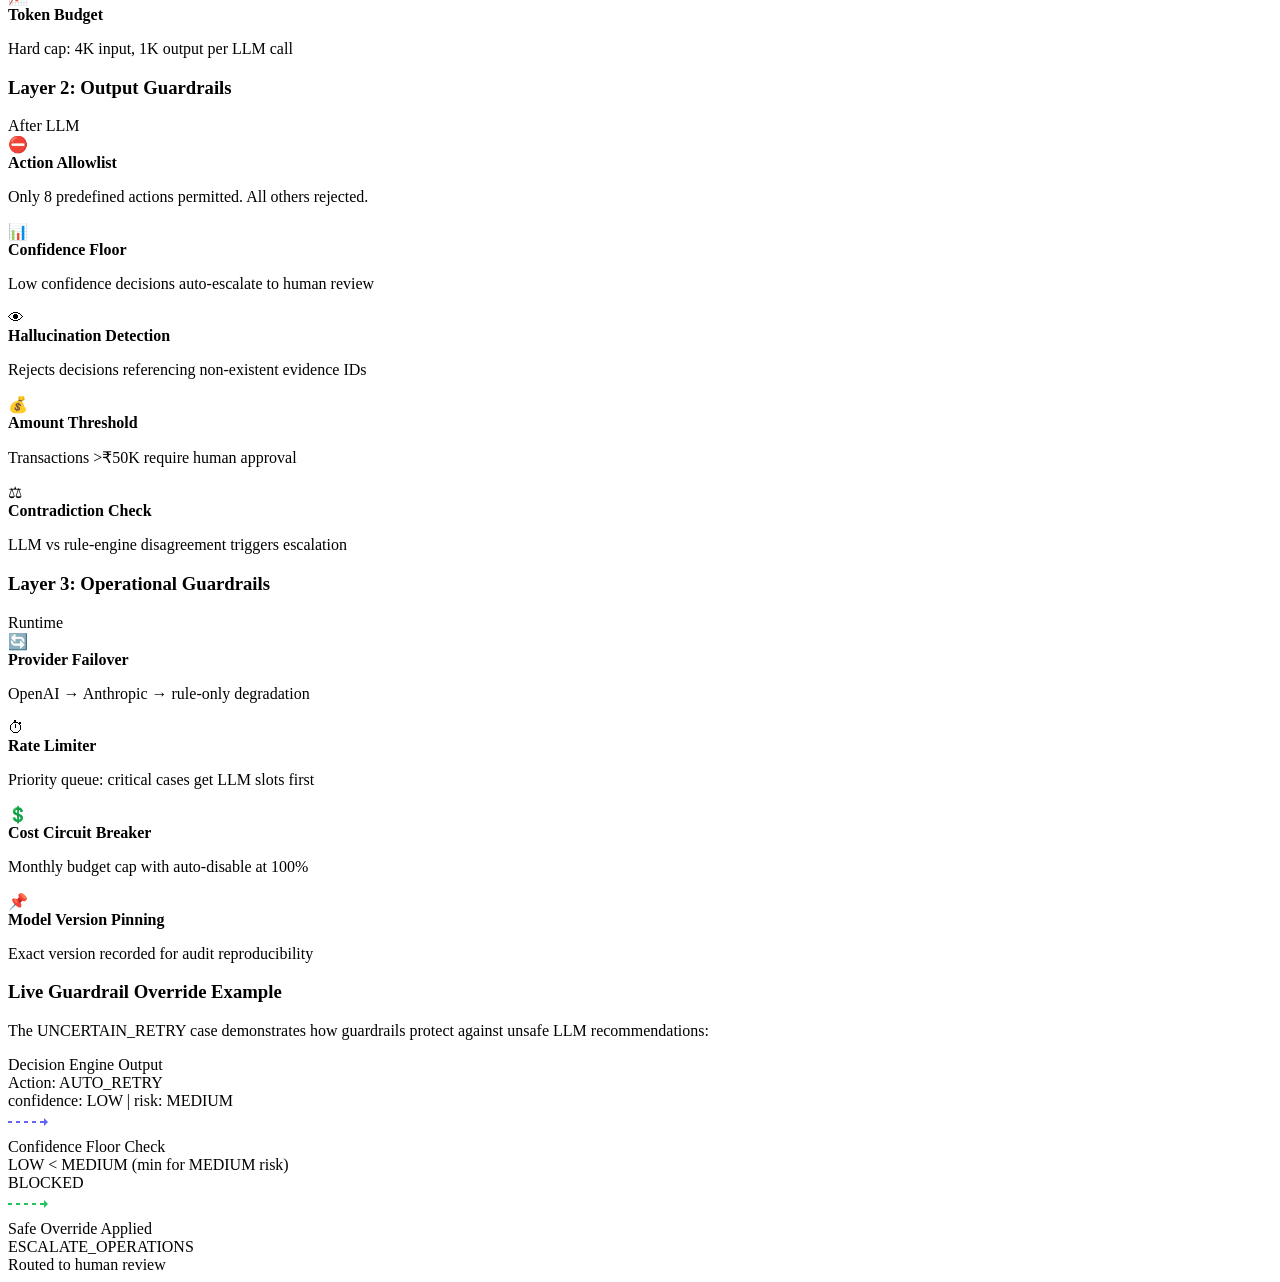
==== commit 6f39b735: "feat: add Explainability tab to frontend and comprehensive Q&A section on decision explanations" ====
--- a/web/index.html
+++ b/web/index.html
@@ -34,6 +34,7 @@
         <button class="tab" data-tab="demo">Live Demo</button>
         <button class="tab" data-tab="agents">Agent Catalogue</button>
         <button class="tab" data-tab="traces">Decision Traces</button>
+        <button class="tab" data-tab="explainability">Explainability</button>
         <button class="tab" data-tab="guardrails">LLM Guardrails</button>
     </nav>
 
@@ -182,6 +183,82 @@
         </section>
 
         <!-- GUARDRAILS VIEW -->
+        <section id="explainability" class="view">
+            <div class="section-header">
+                <h2>Decision Explainability</h2>
+                <p class="subtitle">Every automated decision produces a multi-layer explanation for operations, audit, and client communication</p>
+            </div>
+
+            <div class="explain-framework">
+                <div class="explain-tier-card">
+                    <div class="explain-tier-header">
+                        <h3>Explanation Layers</h3>
+                        <p>Each decision generates explanations at three levels of detail for different audiences</p>
+                    </div>
+                    <div class="explain-tiers">
+                        <div class="explain-tier tier-full">
+                            <div class="tier-label">Internal (Engineers)</div>
+                            <div class="tier-items">
+                                <span>Evidence IDs</span><span>Rule identifiers</span><span>Confidence scores</span><span>Agent trace</span><span>Model version</span><span>Latency</span>
+                            </div>
+                        </div>
+                        <div class="explain-tier tier-ops">
+                            <div class="tier-label">Operations (Reviewers)</div>
+                            <div class="tier-items">
+                                <span>Justification</span><span>Action taken</span><span>Evidence summary</span><span>Next steps</span><span>Risk level</span>
+                            </div>
+                        </div>
+                        <div class="explain-tier tier-client">
+                            <div class="tier-label">Client-Facing (Safe)</div>
+                            <div class="tier-items">
+                                <span>Status</span><span>Reason (simplified)</span><span>Expected resolution time</span>
+                            </div>
+                        </div>
+                    </div>
+                </div>
+            </div>
+
+            <h3 style="margin:24px 0 16px;font-size:16px;">Live Explanation Examples</h3>
+            <p class="subtitle" style="margin-bottom:16px;">Run the demo to see real explanations generated by the pipeline</p>
+            <div id="explain-examples" class="explain-examples">
+                <div class="empty-state" style="min-height:200px"><p>Run the Live Demo first, then return here to see generated explanations</p></div>
+            </div>
+
+            <div class="explain-principles" style="margin-top:28px;">
+                <h3 style="font-size:16px;margin-bottom:16px;">Explainability Guarantees</h3>
+                <div class="info-grid">
+                    <div class="info-card">
+                        <div class="info-card-icon">&#128269;</div>
+                        <h4>Evidence-Backed</h4>
+                        <ul>
+                            <li>Every claim references actual evidence from investigators</li>
+                            <li>Numbers in justification come from source systems, not LLM generation</li>
+                            <li>Guardrails reject justifications citing non-existent evidence</li>
+                        </ul>
+                    </div>
+                    <div class="info-card">
+                        <div class="info-card-icon">&#128279;</div>
+                        <h4>Rule-Traceable</h4>
+                        <ul>
+                            <li>Each explanation cites the exact rule ID that triggered</li>
+                            <li>Rules are versioned and auditable in configuration</li>
+                            <li>Override explanations preserve original + override reasoning</li>
+                        </ul>
+                    </div>
+                    <div class="info-card">
+                        <div class="info-card-icon">&#128257;</div>
+                        <h4>Reproducible</h4>
+                        <ul>
+                            <li>Same evidence bundle always generates same explanation</li>
+                            <li>Temperature 0 + model pinning ensures determinism</li>
+                            <li>Can be replayed for audit at any future date</li>
+                        </ul>
+                    </div>
+                </div>
+            </div>
+        </section>
+
+        <!-- GUARDRAILS VIEW -->
         <section id="guardrails" class="view">
             <div class="section-header">
                 <h2>LLM Guardrails Architecture</h2>
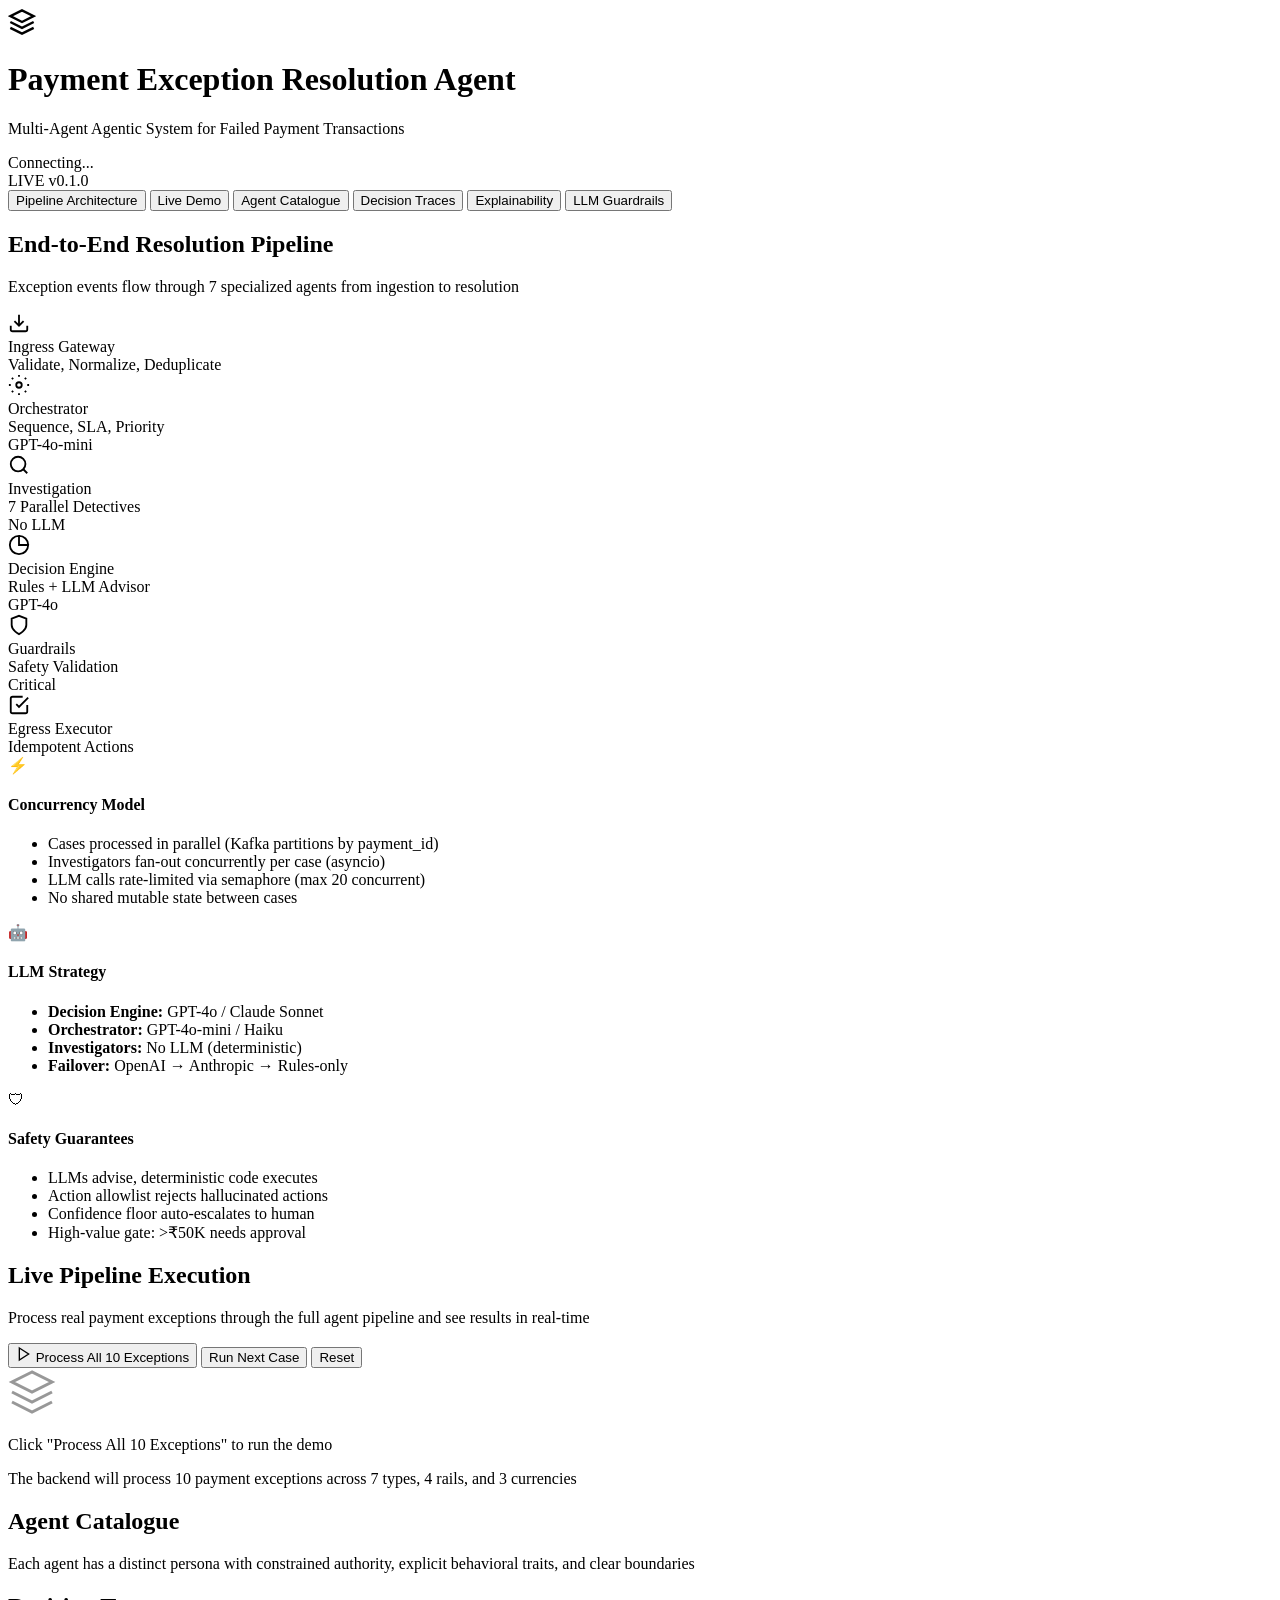
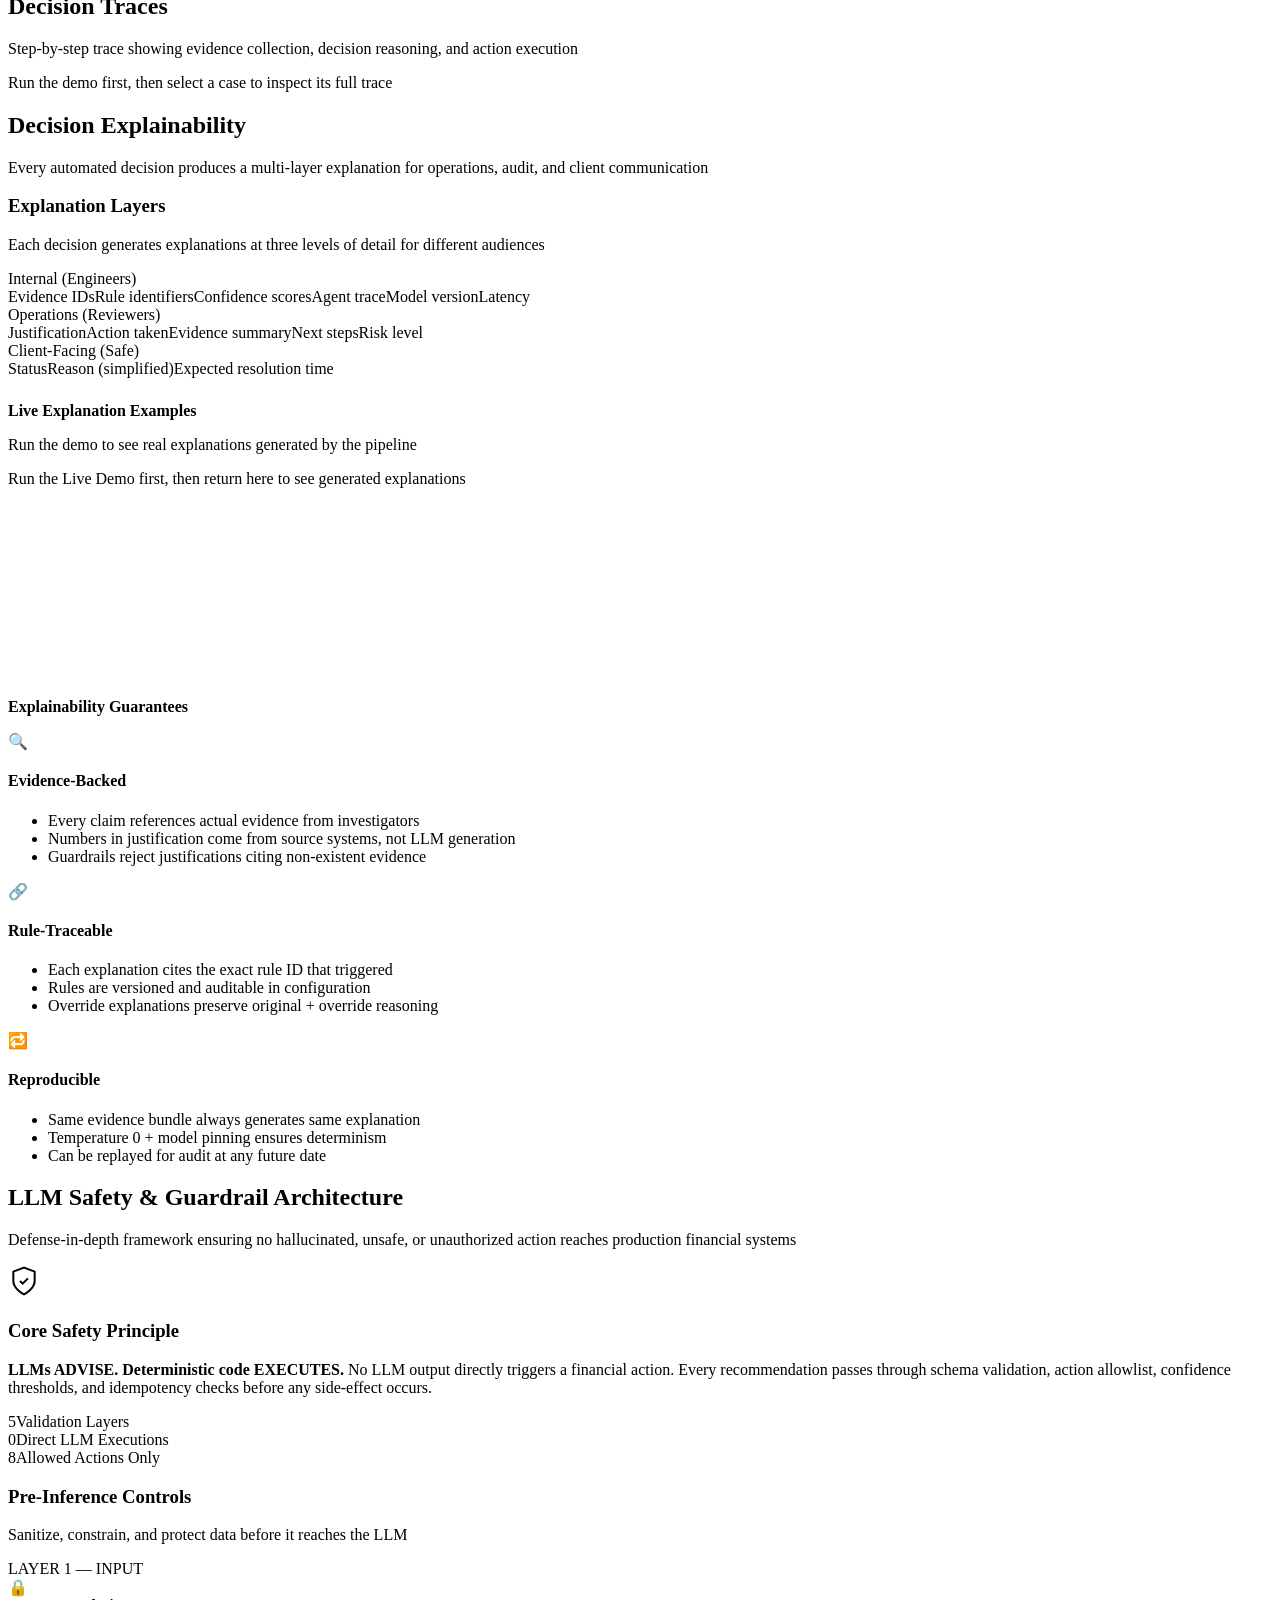
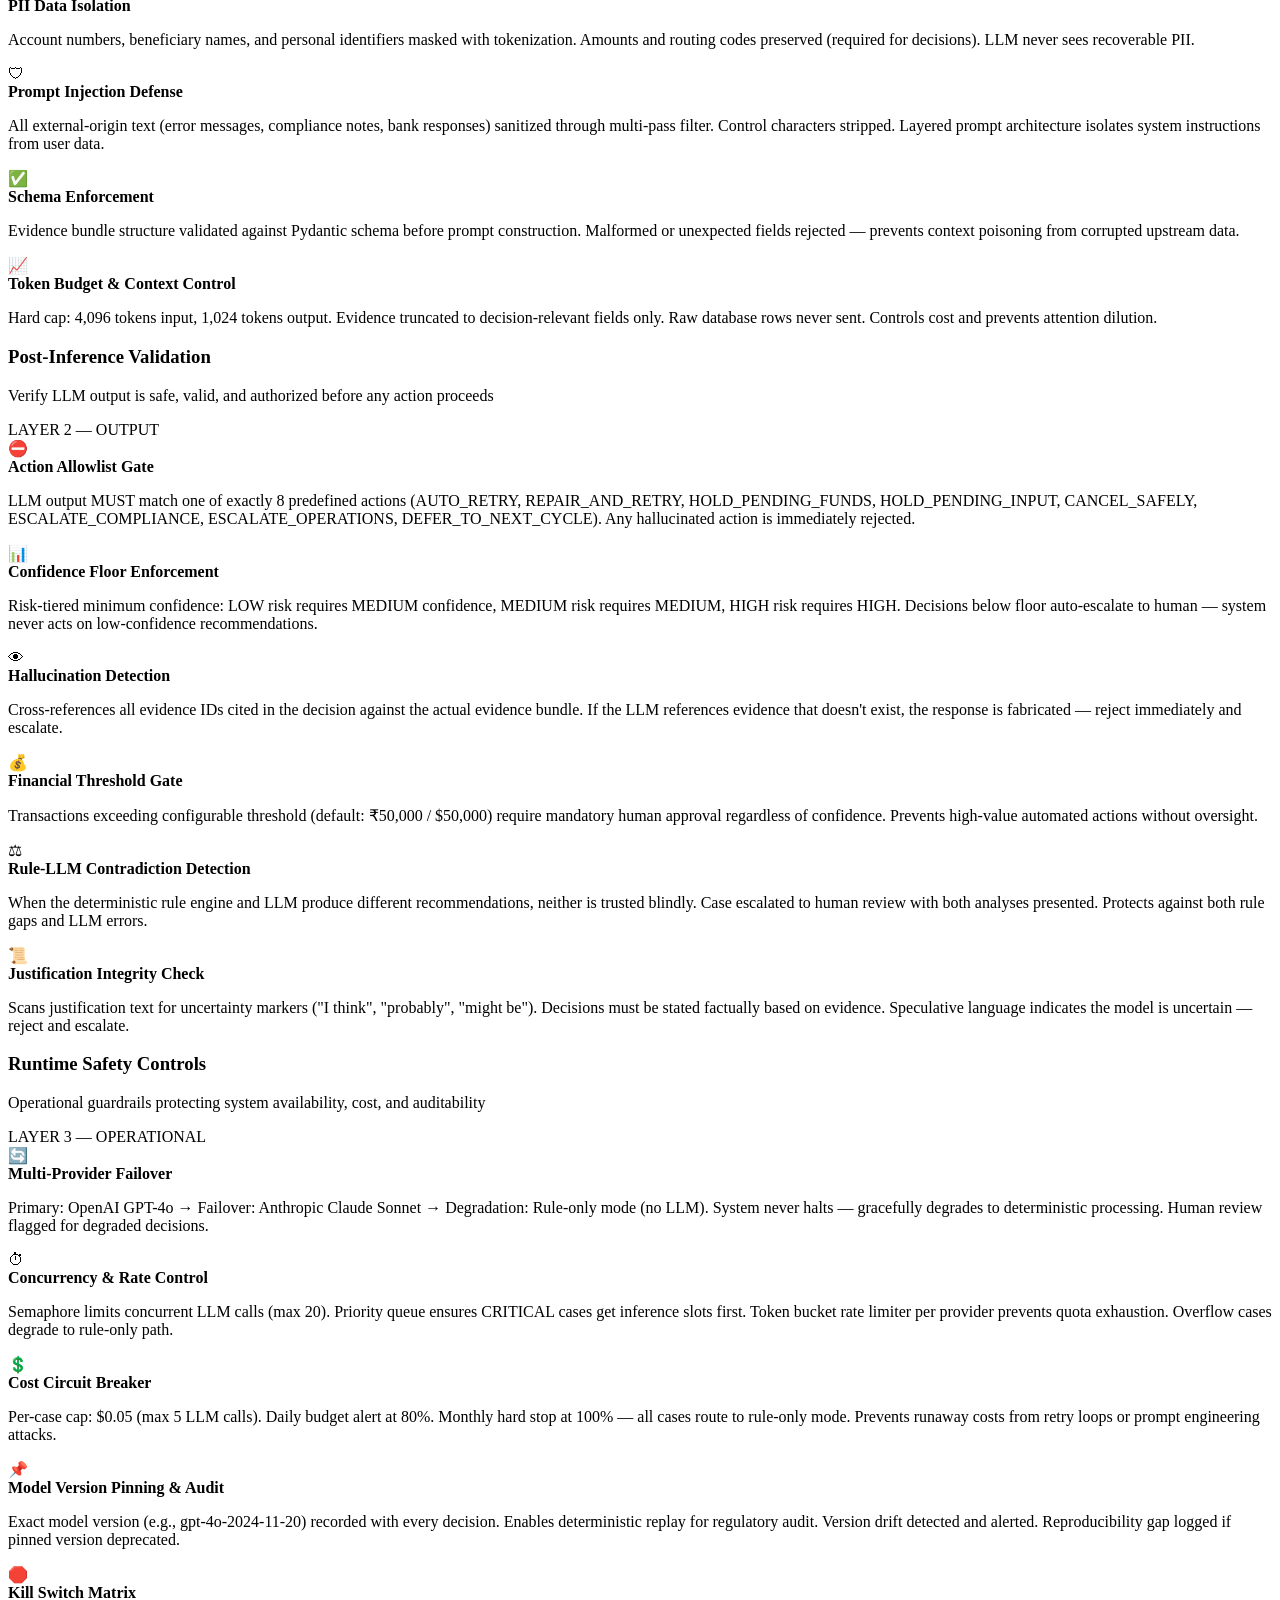
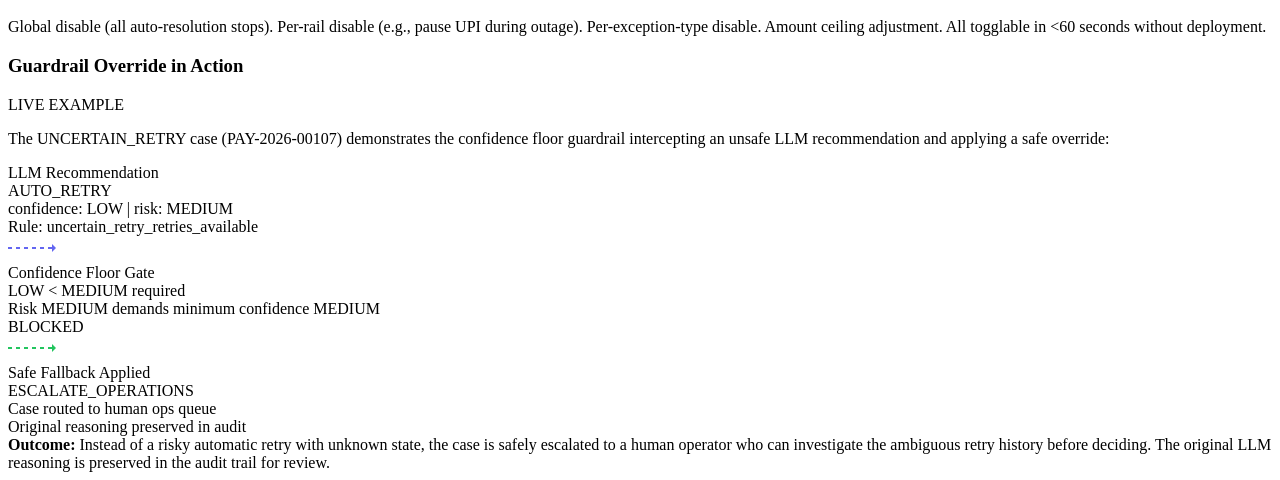
==== commit de6f094e: "feat: redesign Guardrails tab with enterprise-grade safety architecture presentation" ====
--- a/web/index.html
+++ b/web/index.html
@@ -261,73 +261,112 @@
         <!-- GUARDRAILS VIEW -->
         <section id="guardrails" class="view">
             <div class="section-header">
-                <h2>LLM Guardrails Architecture</h2>
-                <p class="subtitle">Multi-layer safety system preventing hallucinated or unsafe actions from reaching production systems</p>
-            </div>
+                <h2>LLM Safety & Guardrail Architecture</h2>
+                <p class="subtitle">Defense-in-depth framework ensuring no hallucinated, unsafe, or unauthorized action reaches production financial systems</p>
+            </div>
+
+            <div class="guardrail-principle">
+                <div class="principle-box">
+                    <div class="principle-icon">
+                        <svg width="32" height="32" viewBox="0 0 24 24" fill="none" stroke="currentColor" stroke-width="1.5"><path d="M12 22s8-4 8-10V5l-8-3-8 3v7c0 6 8 10 8 10z"/><polyline points="9 12 11 14 15 10"/></svg>
+                    </div>
+                    <div class="principle-text">
+                        <h3>Core Safety Principle</h3>
+                        <p><strong>LLMs ADVISE. Deterministic code EXECUTES.</strong> No LLM output directly triggers a financial action. Every recommendation passes through schema validation, action allowlist, confidence thresholds, and idempotency checks before any side-effect occurs.</p>
+                    </div>
+                    <div class="principle-stats">
+                        <div class="pstat"><span class="pstat-num">5</span><span class="pstat-label">Validation Layers</span></div>
+                        <div class="pstat"><span class="pstat-num">0</span><span class="pstat-label">Direct LLM Executions</span></div>
+                        <div class="pstat"><span class="pstat-num">8</span><span class="pstat-label">Allowed Actions Only</span></div>
+                    </div>
+                </div>
+            </div>
+
             <div class="guardrail-layers">
                 <div class="guardrail-layer layer-input">
                     <div class="layer-header">
-                        <h3>Layer 1: Input Guardrails</h3>
-                        <span class="layer-badge lb-blue">Before LLM</span>
+                        <div>
+                            <h3>Pre-Inference Controls</h3>
+                            <p class="layer-desc">Sanitize, constrain, and protect data before it reaches the LLM</p>
+                        </div>
+                        <span class="layer-badge lb-blue">LAYER 1 &mdash; INPUT</span>
                     </div>
                     <div class="guardrail-items">
-                        <div class="guardrail-item"><div class="gi-icon">&#128274;</div><div><strong>PII Masking</strong><p>Account numbers and names masked before LLM sees data</p></div></div>
-                        <div class="guardrail-item"><div class="gi-icon">&#9989;</div><div><strong>Schema Validation</strong><p>Evidence structure validated before prompt construction</p></div></div>
-                        <div class="guardrail-item"><div class="gi-icon">&#128737;</div><div><strong>Injection Defense</strong><p>External text sanitized against prompt injection attacks</p></div></div>
-                        <div class="guardrail-item"><div class="gi-icon">&#128200;</div><div><strong>Token Budget</strong><p>Hard cap: 4K input, 1K output per LLM call</p></div></div>
-                    </div>
-                </div>
+                        <div class="guardrail-item"><div class="gi-icon">&#128274;</div><div><strong>PII Data Isolation</strong><p>Account numbers, beneficiary names, and personal identifiers masked with tokenization. Amounts and routing codes preserved (required for decisions). LLM never sees recoverable PII.</p></div></div>
+                        <div class="guardrail-item"><div class="gi-icon">&#128737;</div><div><strong>Prompt Injection Defense</strong><p>All external-origin text (error messages, compliance notes, bank responses) sanitized through multi-pass filter. Control characters stripped. Layered prompt architecture isolates system instructions from user data.</p></div></div>
+                        <div class="guardrail-item"><div class="gi-icon">&#9989;</div><div><strong>Schema Enforcement</strong><p>Evidence bundle structure validated against Pydantic schema before prompt construction. Malformed or unexpected fields rejected — prevents context poisoning from corrupted upstream data.</p></div></div>
+                        <div class="guardrail-item"><div class="gi-icon">&#128200;</div><div><strong>Token Budget &amp; Context Control</strong><p>Hard cap: 4,096 tokens input, 1,024 tokens output. Evidence truncated to decision-relevant fields only. Raw database rows never sent. Controls cost and prevents attention dilution.</p></div></div>
+                    </div>
+                </div>
+
                 <div class="guardrail-layer layer-output">
                     <div class="layer-header">
-                        <h3>Layer 2: Output Guardrails</h3>
-                        <span class="layer-badge lb-red">After LLM</span>
+                        <div>
+                            <h3>Post-Inference Validation</h3>
+                            <p class="layer-desc">Verify LLM output is safe, valid, and authorized before any action proceeds</p>
+                        </div>
+                        <span class="layer-badge lb-red">LAYER 2 &mdash; OUTPUT</span>
                     </div>
                     <div class="guardrail-items">
-                        <div class="guardrail-item"><div class="gi-icon">&#9940;</div><div><strong>Action Allowlist</strong><p>Only 8 predefined actions permitted. All others rejected.</p></div></div>
-                        <div class="guardrail-item"><div class="gi-icon">&#128202;</div><div><strong>Confidence Floor</strong><p>Low confidence decisions auto-escalate to human review</p></div></div>
-                        <div class="guardrail-item"><div class="gi-icon">&#128065;</div><div><strong>Hallucination Detection</strong><p>Rejects decisions referencing non-existent evidence IDs</p></div></div>
-                        <div class="guardrail-item"><div class="gi-icon">&#128176;</div><div><strong>Amount Threshold</strong><p>Transactions &gt;&#8377;50K require human approval</p></div></div>
-                        <div class="guardrail-item"><div class="gi-icon">&#9878;</div><div><strong>Contradiction Check</strong><p>LLM vs rule-engine disagreement triggers escalation</p></div></div>
-                    </div>
-                </div>
+                        <div class="guardrail-item"><div class="gi-icon">&#9940;</div><div><strong>Action Allowlist Gate</strong><p>LLM output MUST match one of exactly 8 predefined actions (AUTO_RETRY, REPAIR_AND_RETRY, HOLD_PENDING_FUNDS, HOLD_PENDING_INPUT, CANCEL_SAFELY, ESCALATE_COMPLIANCE, ESCALATE_OPERATIONS, DEFER_TO_NEXT_CYCLE). Any hallucinated action is immediately rejected.</p></div></div>
+                        <div class="guardrail-item"><div class="gi-icon">&#128202;</div><div><strong>Confidence Floor Enforcement</strong><p>Risk-tiered minimum confidence: LOW risk requires MEDIUM confidence, MEDIUM risk requires MEDIUM, HIGH risk requires HIGH. Decisions below floor auto-escalate to human — system never acts on low-confidence recommendations.</p></div></div>
+                        <div class="guardrail-item"><div class="gi-icon">&#128065;</div><div><strong>Hallucination Detection</strong><p>Cross-references all evidence IDs cited in the decision against the actual evidence bundle. If the LLM references evidence that doesn't exist, the response is fabricated — reject immediately and escalate.</p></div></div>
+                        <div class="guardrail-item"><div class="gi-icon">&#128176;</div><div><strong>Financial Threshold Gate</strong><p>Transactions exceeding configurable threshold (default: &#8377;50,000 / $50,000) require mandatory human approval regardless of confidence. Prevents high-value automated actions without oversight.</p></div></div>
+                        <div class="guardrail-item"><div class="gi-icon">&#9878;</div><div><strong>Rule-LLM Contradiction Detection</strong><p>When the deterministic rule engine and LLM produce different recommendations, neither is trusted blindly. Case escalated to human review with both analyses presented. Protects against both rule gaps and LLM errors.</p></div></div>
+                        <div class="guardrail-item"><div class="gi-icon">&#128220;</div><div><strong>Justification Integrity Check</strong><p>Scans justification text for uncertainty markers ("I think", "probably", "might be"). Decisions must be stated factually based on evidence. Speculative language indicates the model is uncertain — reject and escalate.</p></div></div>
+                    </div>
+                </div>
+
                 <div class="guardrail-layer layer-operational">
                     <div class="layer-header">
-                        <h3>Layer 3: Operational Guardrails</h3>
-                        <span class="layer-badge lb-yellow">Runtime</span>
+                        <div>
+                            <h3>Runtime Safety Controls</h3>
+                            <p class="layer-desc">Operational guardrails protecting system availability, cost, and auditability</p>
+                        </div>
+                        <span class="layer-badge lb-yellow">LAYER 3 &mdash; OPERATIONAL</span>
                     </div>
                     <div class="guardrail-items">
-                        <div class="guardrail-item"><div class="gi-icon">&#128260;</div><div><strong>Provider Failover</strong><p>OpenAI &rarr; Anthropic &rarr; rule-only degradation</p></div></div>
-                        <div class="guardrail-item"><div class="gi-icon">&#9201;</div><div><strong>Rate Limiter</strong><p>Priority queue: critical cases get LLM slots first</p></div></div>
-                        <div class="guardrail-item"><div class="gi-icon">&#128178;</div><div><strong>Cost Circuit Breaker</strong><p>Monthly budget cap with auto-disable at 100%</p></div></div>
-                        <div class="guardrail-item"><div class="gi-icon">&#128204;</div><div><strong>Model Version Pinning</strong><p>Exact version recorded for audit reproducibility</p></div></div>
-                    </div>
-                </div>
-            </div>
+                        <div class="guardrail-item"><div class="gi-icon">&#128260;</div><div><strong>Multi-Provider Failover</strong><p>Primary: OpenAI GPT-4o &rarr; Failover: Anthropic Claude Sonnet &rarr; Degradation: Rule-only mode (no LLM). System never halts — gracefully degrades to deterministic processing. Human review flagged for degraded decisions.</p></div></div>
+                        <div class="guardrail-item"><div class="gi-icon">&#9201;</div><div><strong>Concurrency &amp; Rate Control</strong><p>Semaphore limits concurrent LLM calls (max 20). Priority queue ensures CRITICAL cases get inference slots first. Token bucket rate limiter per provider prevents quota exhaustion. Overflow cases degrade to rule-only path.</p></div></div>
+                        <div class="guardrail-item"><div class="gi-icon">&#128178;</div><div><strong>Cost Circuit Breaker</strong><p>Per-case cap: $0.05 (max 5 LLM calls). Daily budget alert at 80%. Monthly hard stop at 100% — all cases route to rule-only mode. Prevents runaway costs from retry loops or prompt engineering attacks.</p></div></div>
+                        <div class="guardrail-item"><div class="gi-icon">&#128204;</div><div><strong>Model Version Pinning &amp; Audit</strong><p>Exact model version (e.g., gpt-4o-2024-11-20) recorded with every decision. Enables deterministic replay for regulatory audit. Version drift detected and alerted. Reproducibility gap logged if pinned version deprecated.</p></div></div>
+                        <div class="guardrail-item"><div class="gi-icon">&#128721;</div><div><strong>Kill Switch Matrix</strong><p>Global disable (all auto-resolution stops). Per-rail disable (e.g., pause UPI during outage). Per-exception-type disable. Amount ceiling adjustment. All togglable in &lt;60 seconds without deployment.</p></div></div>
+                    </div>
+                </div>
+            </div>
+
             <div class="guardrail-demo-card">
-                <h3>Live Guardrail Override Example</h3>
-                <p>The UNCERTAIN_RETRY case demonstrates how guardrails protect against unsafe LLM recommendations:</p>
+                <div class="demo-card-header">
+                    <h3>Guardrail Override in Action</h3>
+                    <span class="layer-badge lb-red">LIVE EXAMPLE</span>
+                </div>
+                <p>The UNCERTAIN_RETRY case (PAY-2026-00107) demonstrates the confidence floor guardrail intercepting an unsafe LLM recommendation and applying a safe override:</p>
                 <div class="guardrail-flow-diagram">
                     <div class="gf-node gf-input">
-                        <div class="gf-node-title">Decision Engine Output</div>
-                        <div class="gf-node-detail">Action: AUTO_RETRY</div>
-                        <div class="gf-node-meta">confidence: LOW | risk: MEDIUM</div>
+                        <div class="gf-node-title">LLM Recommendation</div>
+                        <div class="gf-node-detail">AUTO_RETRY</div>
+                        <div class="gf-node-meta">confidence: LOW | risk: MEDIUM<br>Rule: uncertain_retry_retries_available</div>
                     </div>
                     <div class="gf-connector">
-                        <svg width="40" height="24"><path d="M0 12 L40 12" stroke="#6366f1" stroke-width="2" stroke-dasharray="4"/><polygon points="36,8 40,12 36,16" fill="#6366f1"/></svg>
+                        <svg width="48" height="24"><path d="M0 12 L48 12" stroke="#6366f1" stroke-width="2" stroke-dasharray="4"/><polygon points="44,8 48,12 44,16" fill="#6366f1"/></svg>
                     </div>
                     <div class="gf-node gf-blocked">
-                        <div class="gf-node-title">Confidence Floor Check</div>
-                        <div class="gf-node-detail">LOW &lt; MEDIUM (min for MEDIUM risk)</div>
+                        <div class="gf-node-title">Confidence Floor Gate</div>
+                        <div class="gf-node-detail">LOW &lt; MEDIUM required</div>
+                        <div class="gf-node-meta">Risk MEDIUM demands minimum confidence MEDIUM</div>
                         <div class="gf-node-badge">BLOCKED</div>
                     </div>
                     <div class="gf-connector">
-                        <svg width="40" height="24"><path d="M0 12 L40 12" stroke="#22c55e" stroke-width="2" stroke-dasharray="4"/><polygon points="36,8 40,12 36,16" fill="#22c55e"/></svg>
+                        <svg width="48" height="24"><path d="M0 12 L48 12" stroke="#22c55e" stroke-width="2" stroke-dasharray="4"/><polygon points="44,8 48,12 44,16" fill="#22c55e"/></svg>
                     </div>
                     <div class="gf-node gf-safe">
-                        <div class="gf-node-title">Safe Override Applied</div>
+                        <div class="gf-node-title">Safe Fallback Applied</div>
                         <div class="gf-node-detail">ESCALATE_OPERATIONS</div>
-                        <div class="gf-node-meta">Routed to human review</div>
-                    </div>
+                        <div class="gf-node-meta">Case routed to human ops queue<br>Original reasoning preserved in audit</div>
+                    </div>
+                </div>
+                <div class="demo-outcome">
+                    <strong>Outcome:</strong> Instead of a risky automatic retry with unknown state, the case is safely escalated to a human operator who can investigate the ambiguous retry history before deciding. The original LLM reasoning is preserved in the audit trail for review.
                 </div>
             </div>
         </section>
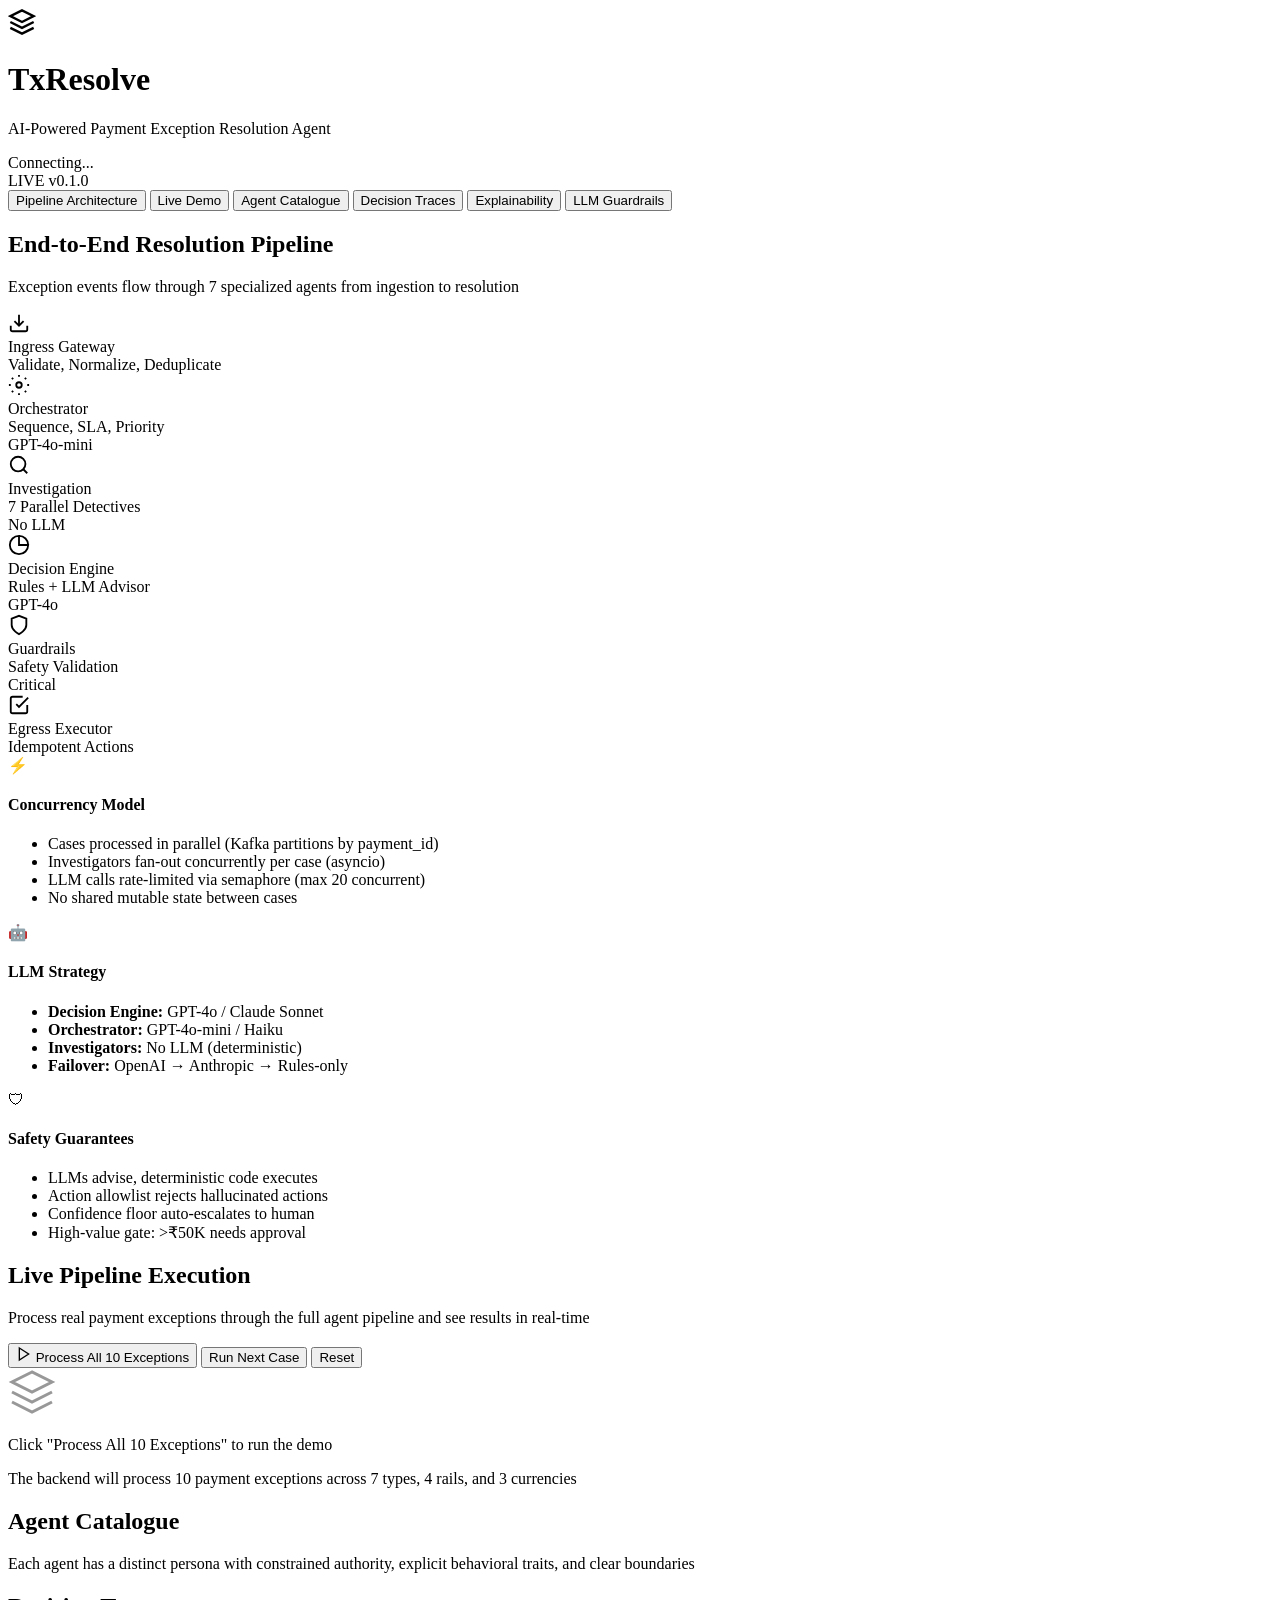
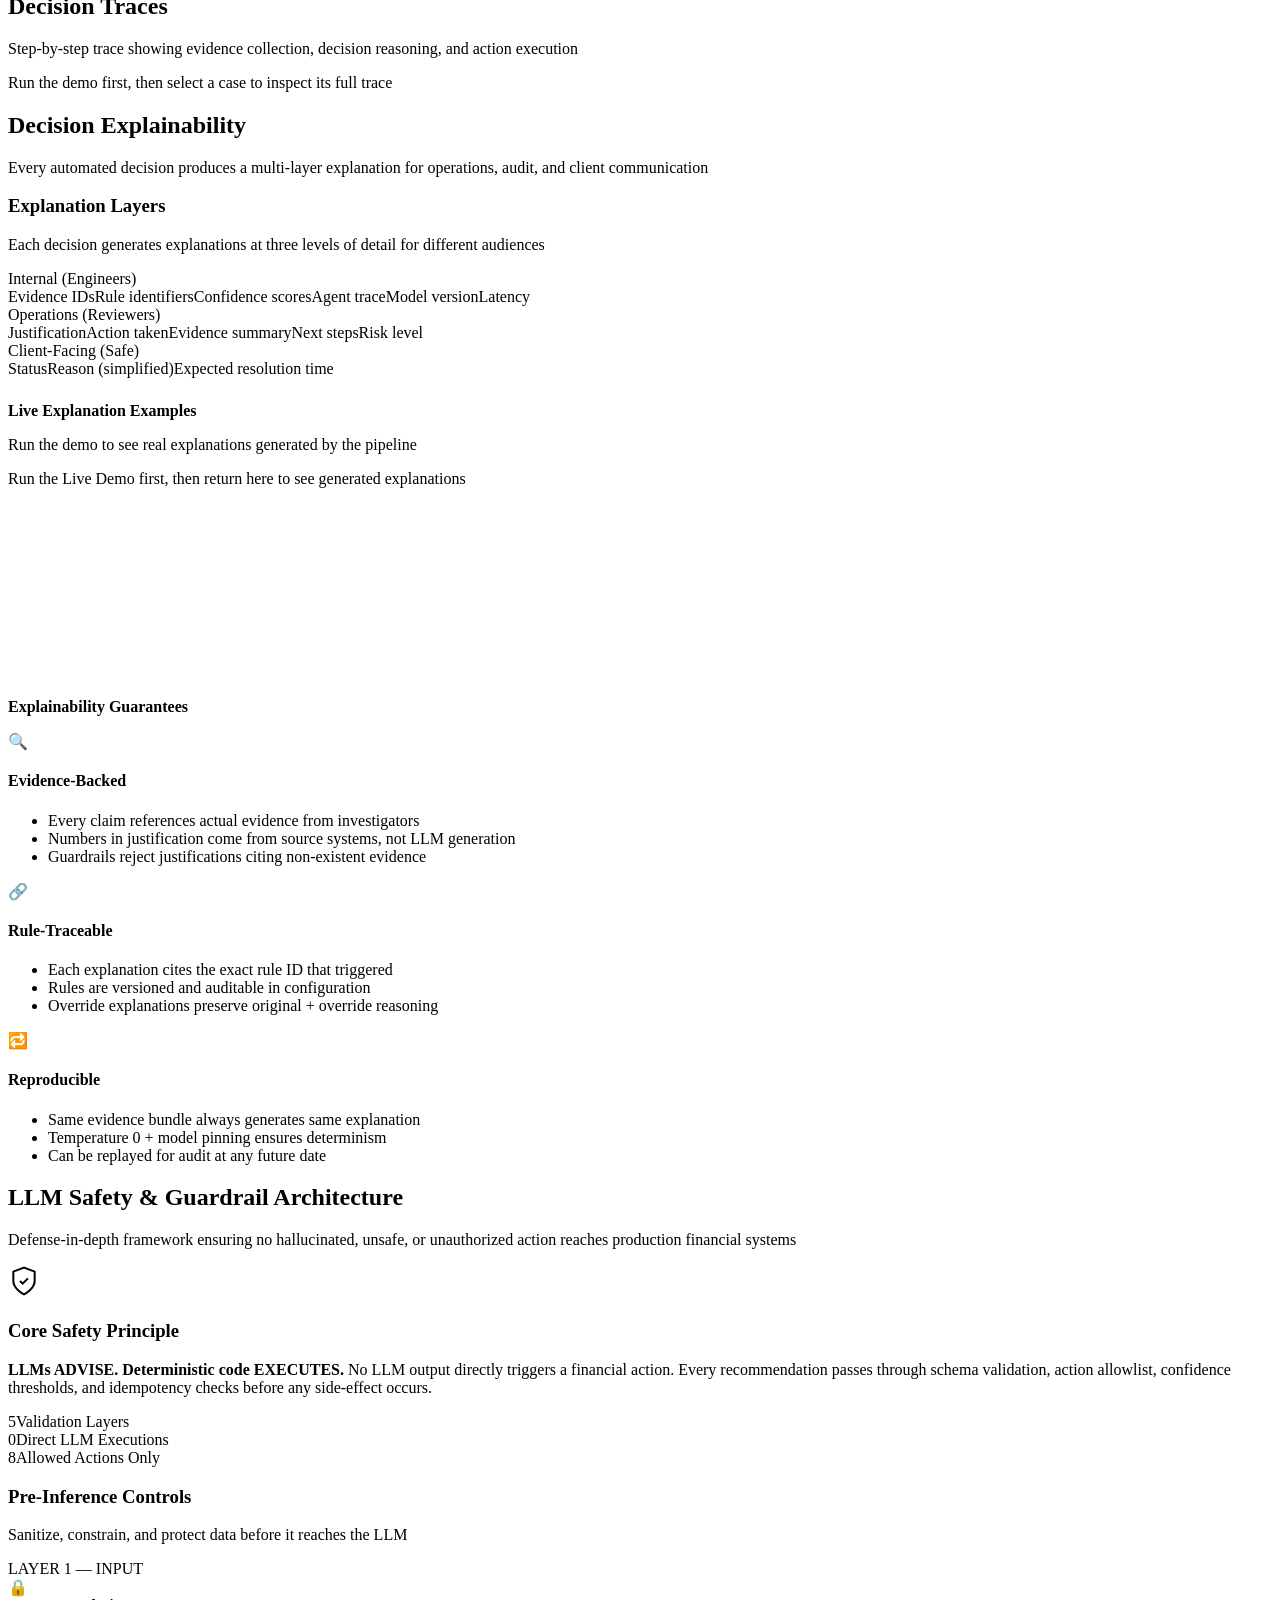
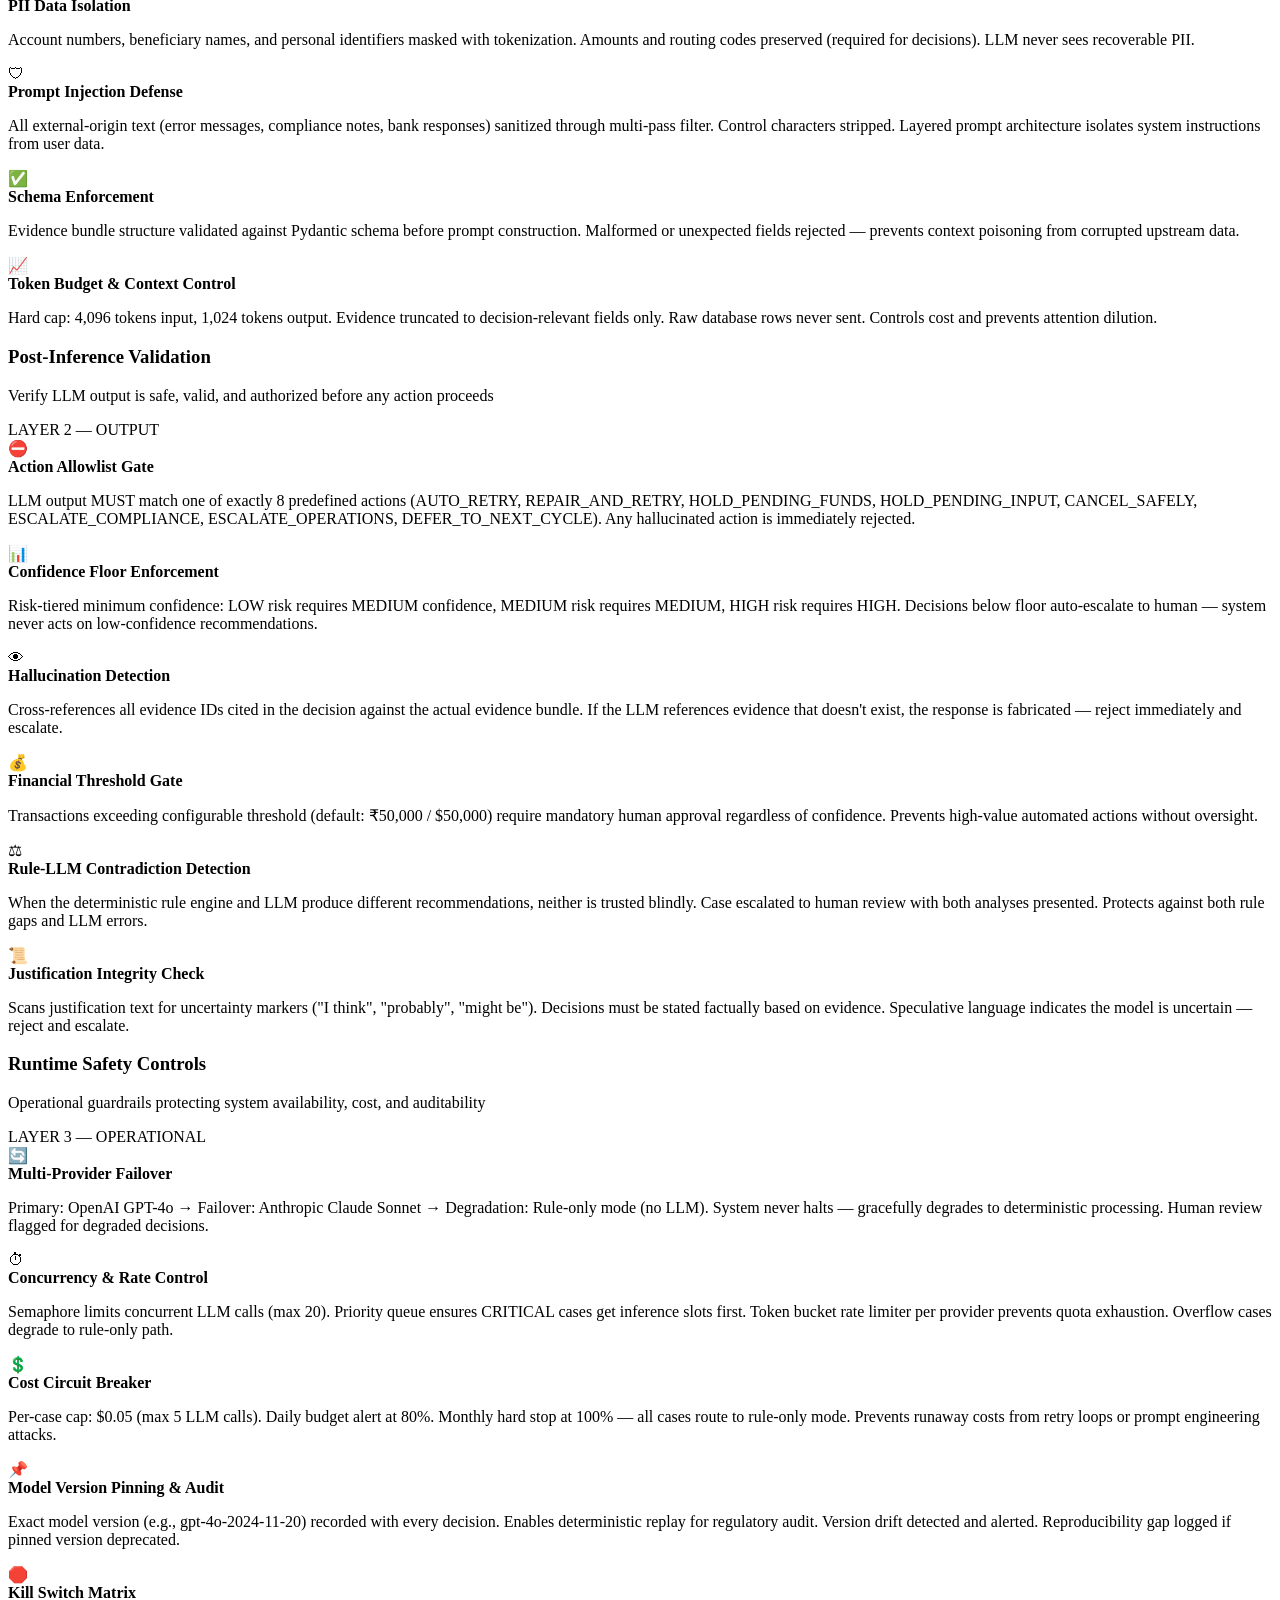
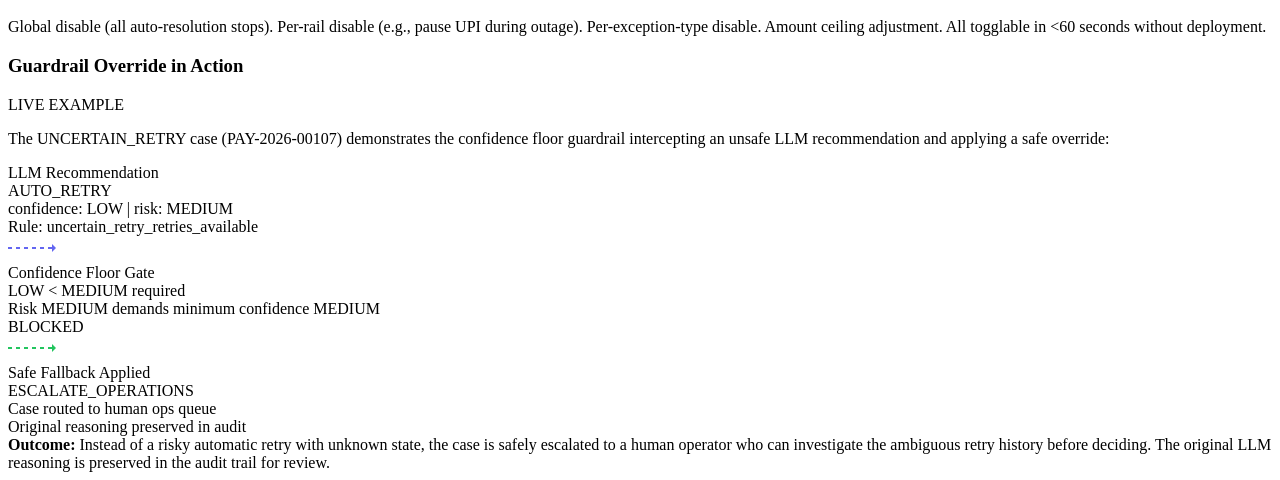
==== commit fe6b15fc: "chore: rebrand to TxResolve" ====
--- a/web/index.html
+++ b/web/index.html
@@ -3,7 +3,7 @@
 <head>
     <meta charset="UTF-8">
     <meta name="viewport" content="width=device-width, initial-scale=1.0">
-    <title>Payment Exception Resolution Agent</title>
+    <title>TxResolve — Payment Exception Resolution Agent</title>
     <link rel="preconnect" href="https://fonts.googleapis.com">
     <link href="https://fonts.googleapis.com/css2?family=Inter:wght@400;500;600;700&family=JetBrains+Mono:wght@400;500&display=swap" rel="stylesheet">
     <link rel="stylesheet" href="/static/style.css">
@@ -15,8 +15,8 @@
                 <svg width="28" height="28" viewBox="0 0 24 24" fill="none" stroke="currentColor" stroke-width="2"><path d="M12 2L2 7l10 5 10-5-10-5z"/><path d="M2 17l10 5 10-5"/><path d="M2 12l10 5 10-5"/></svg>
             </div>
             <div>
-                <h1>Payment Exception Resolution Agent</h1>
-                <p class="header-subtitle">Multi-Agent Agentic System for Failed Payment Transactions</p>
+                <h1>TxResolve</h1>
+                <p class="header-subtitle">AI-Powered Payment Exception Resolution Agent</p>
             </div>
         </div>
         <div class="header-right">
